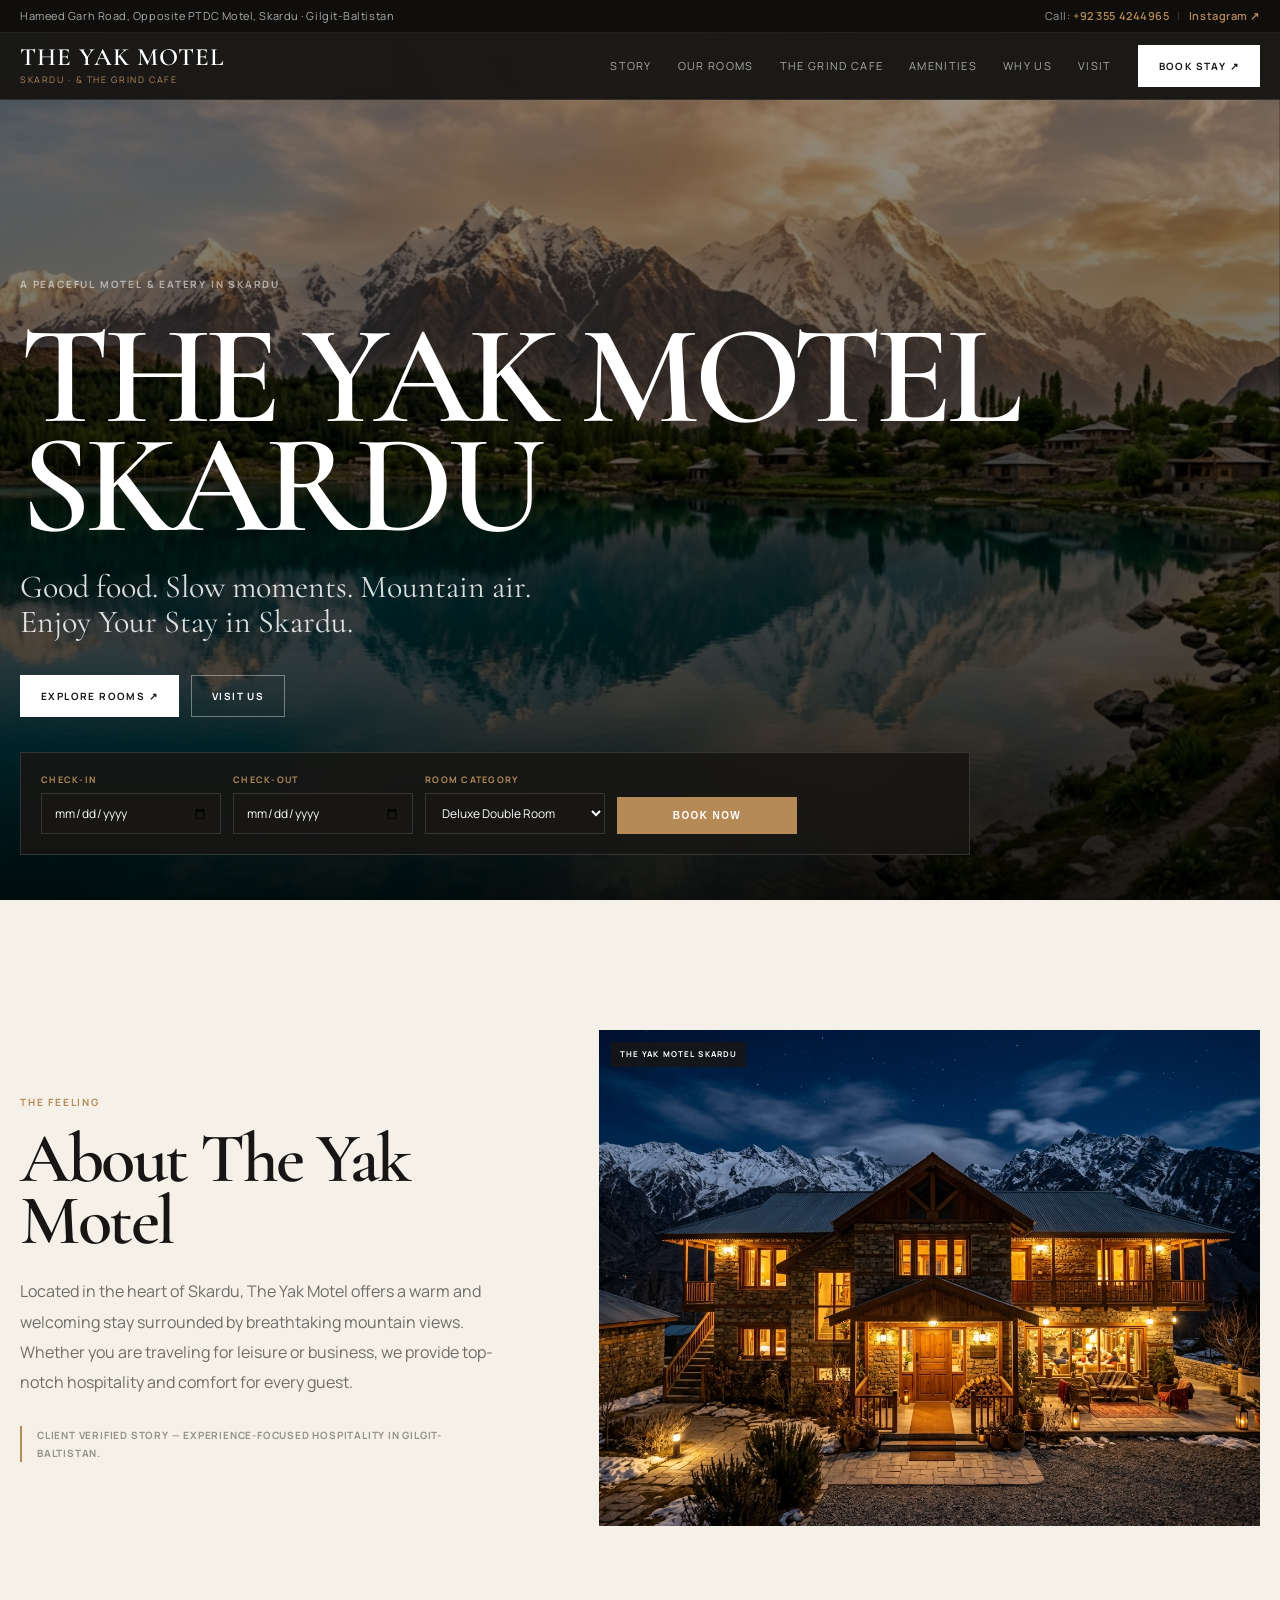
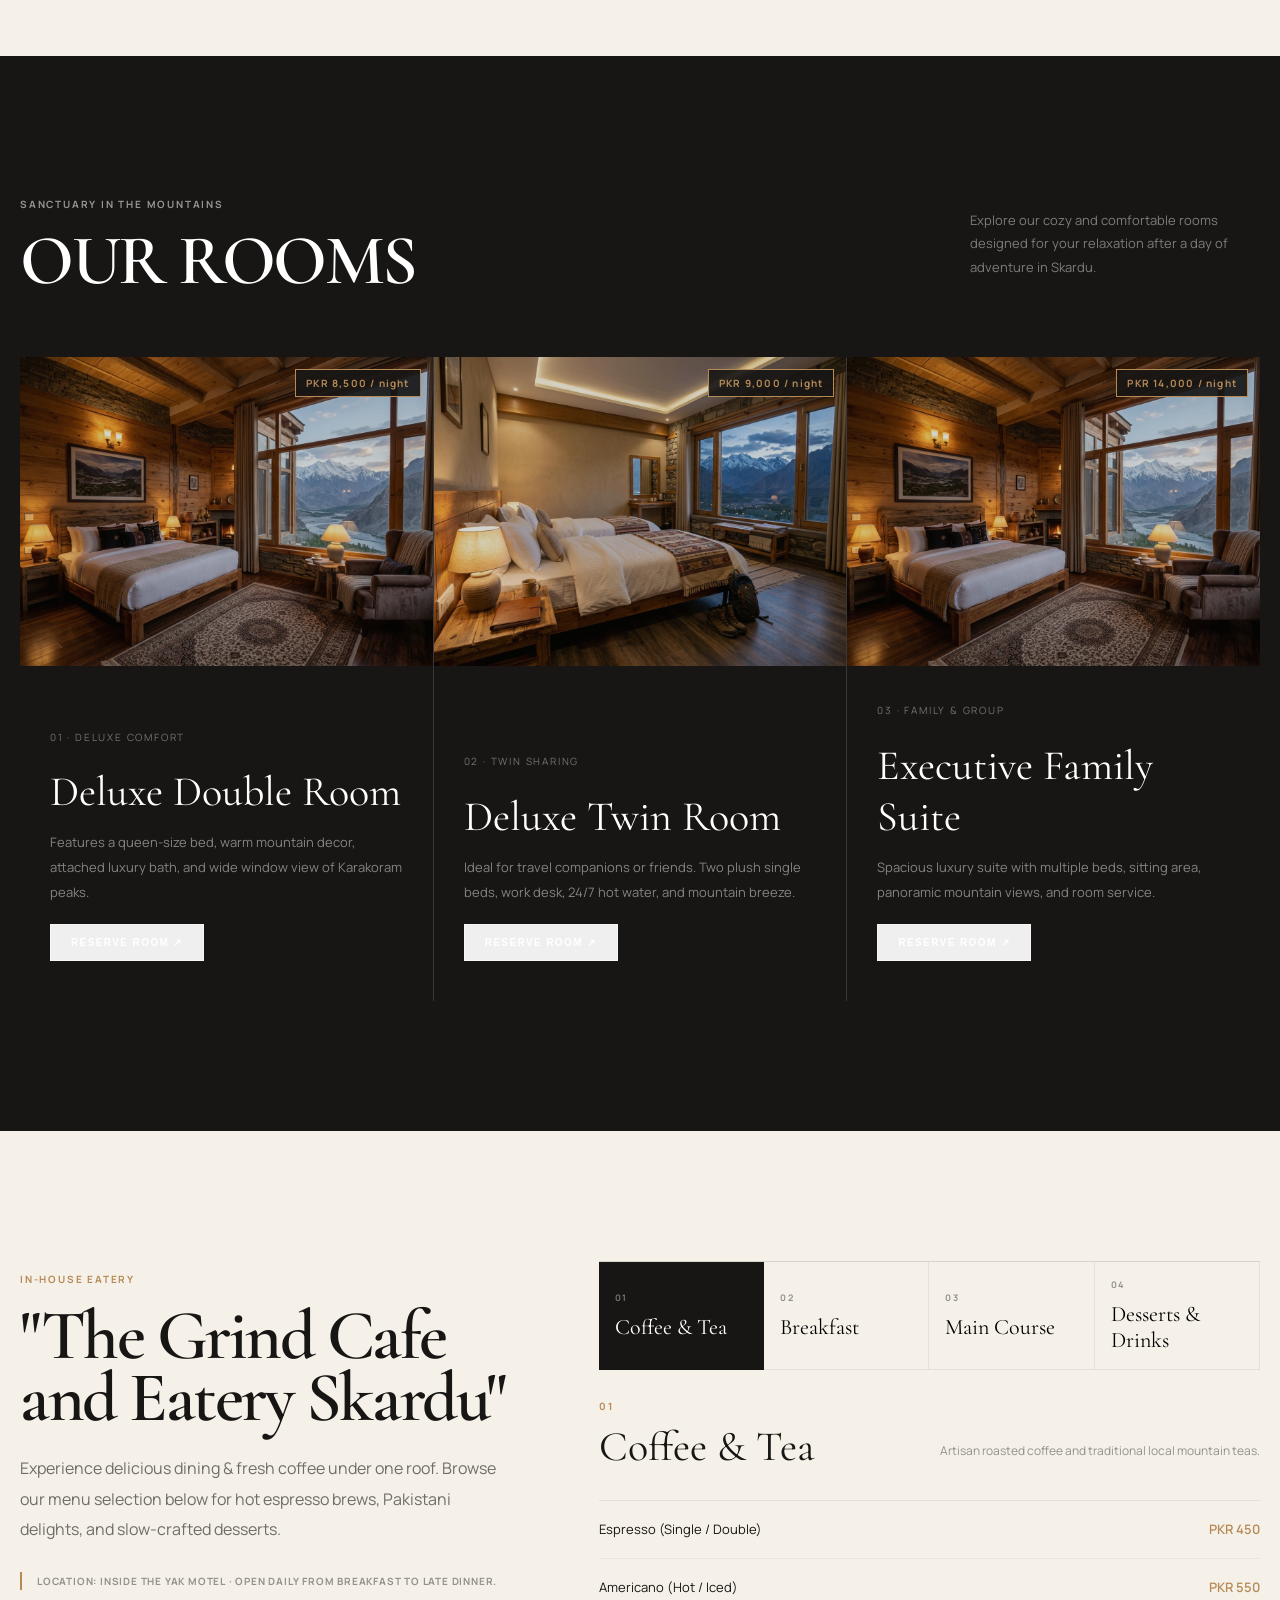
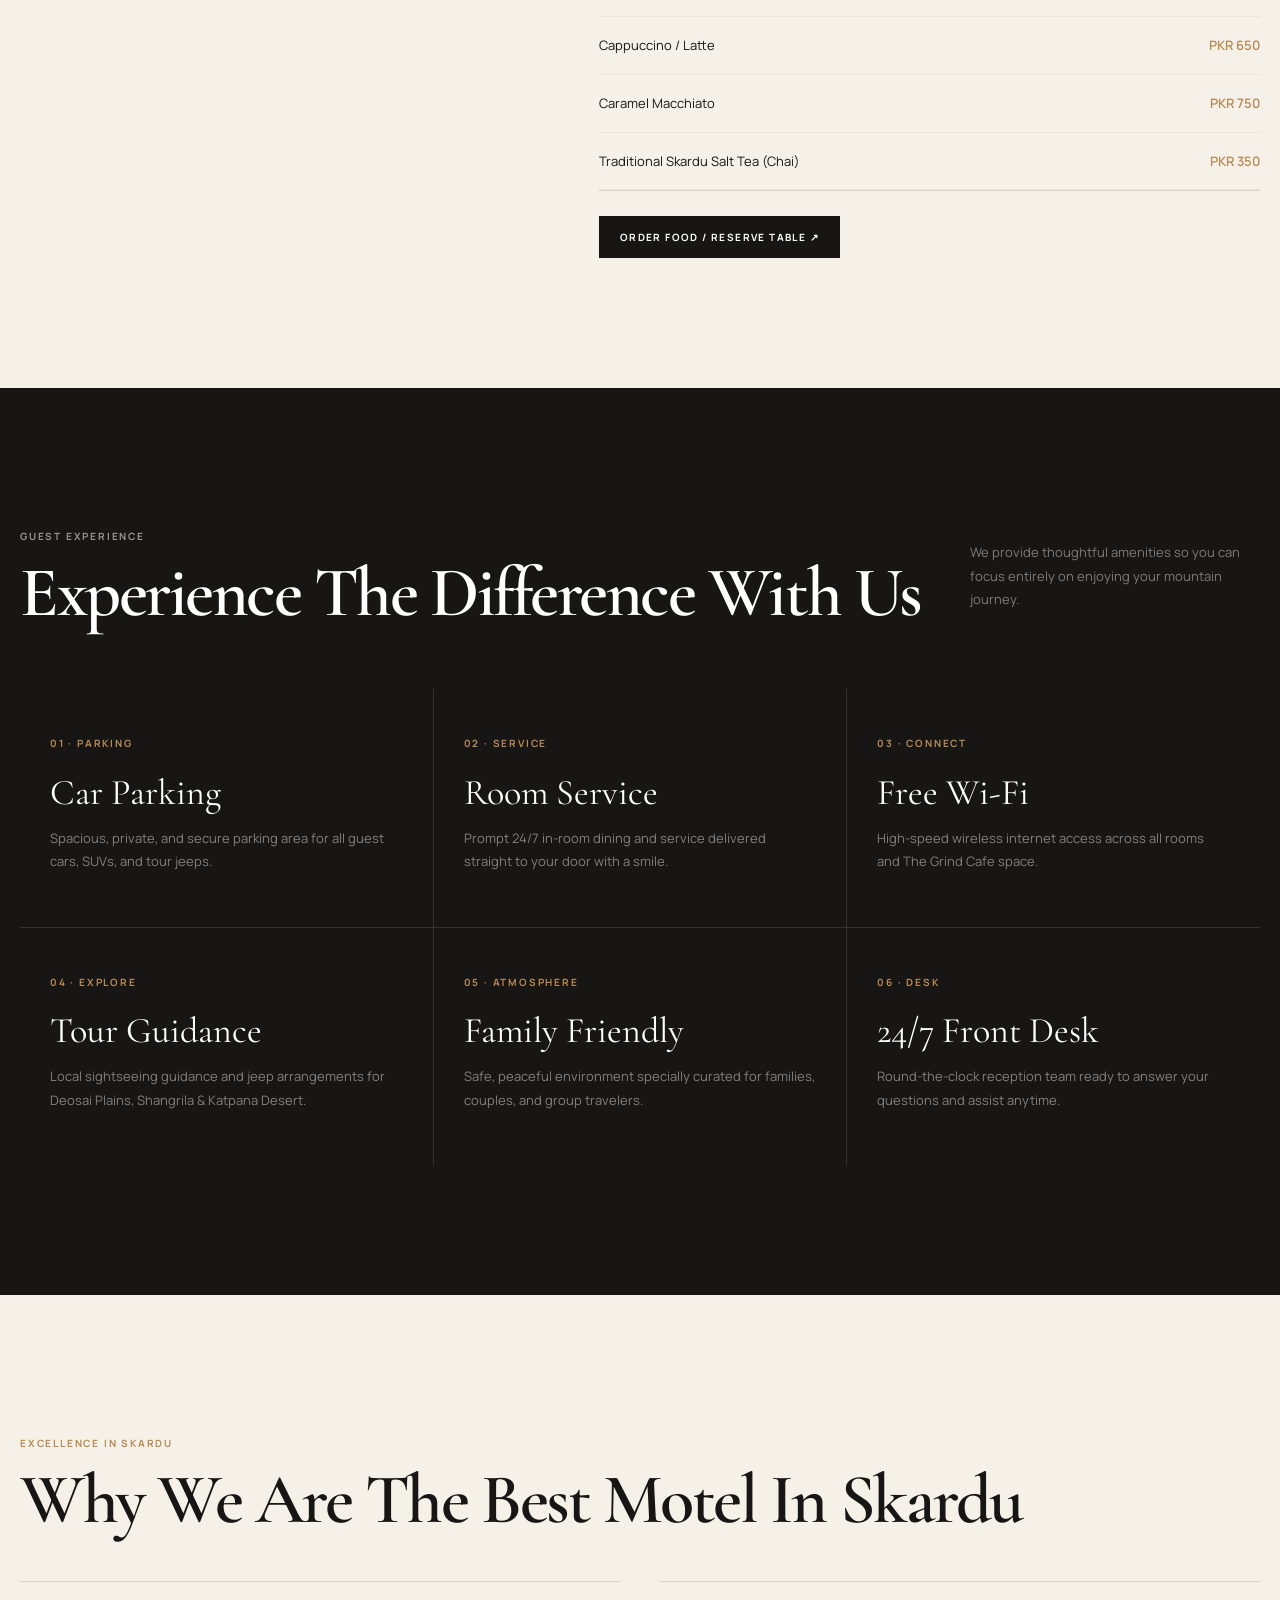
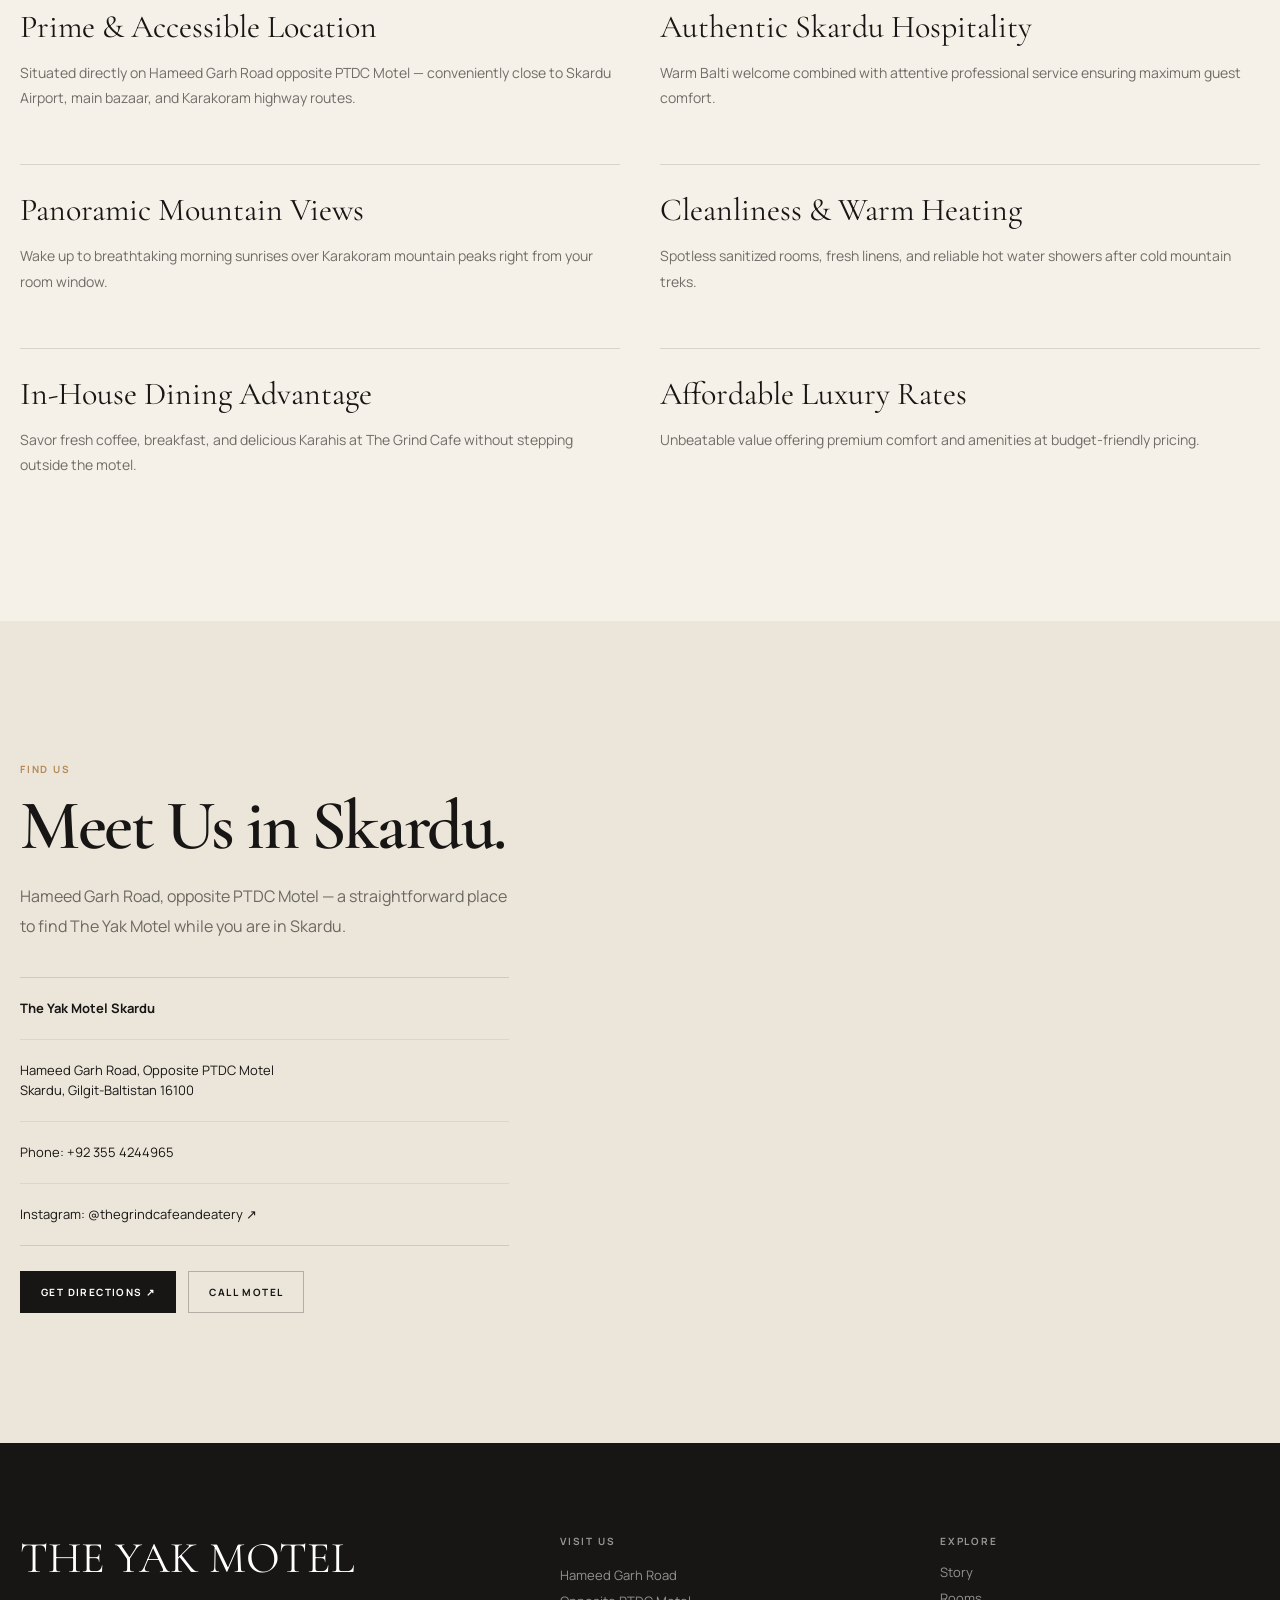
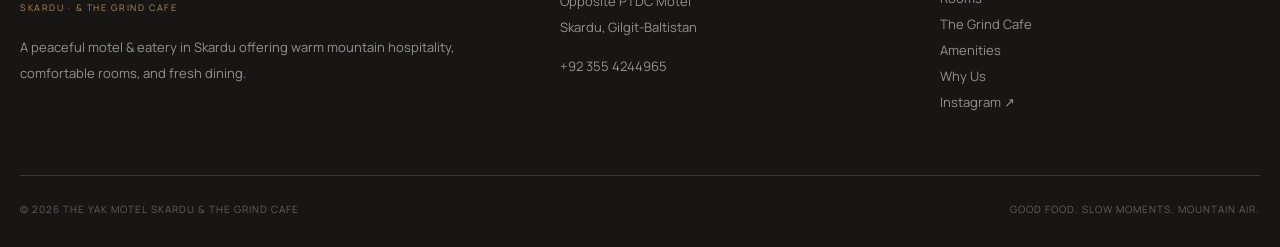
==== index.html @ 8e4505fe "Initial commit - The Yak Motel Skardu website" ====
<!doctype html>
<html lang="en">
<head>
  <meta charset="UTF-8">
  <meta name="viewport" content="width=device-width, initial-scale=1.0">
  <meta name="theme-color" content="#F5F1E8">
  <meta name="description" content="Discover The Yak Motel Skardu & The Grind Cafe — Luxury accommodation, authentic hospitality, mountain views and fresh dining in Skardu, Gilgit-Baltistan.">
  <meta name="author" content="The Yak Motel Skardu">
  <meta name="robots" content="index, follow">

  <!-- Open Graph -->
  <meta property="og:type" content="website">
  <meta property="og:title" content="The Yak Motel Skardu | Luxury Motel & The Grind Cafe">
  <meta property="og:description" content="Good food. Slow moments. Mountain air. Experience authentic Skardu hospitality at The Yak Motel and The Grind Cafe.">
  <meta property="og:url" content="https://theyakmotel.com">
  <meta property="og:image" content="assets/images/hero.jpg">

  <title>The Yak Motel Skardu | Luxury Motel & The Grind Cafe in Skardu</title>

  <!-- Favicon & Manifest -->
  <link rel="icon" href="assets/icons/favicon.svg" type="image/svg+xml">
  <link rel="manifest" href="site.webmanifest">

  <!-- Typography -->
  <link rel="preconnect" href="https://fonts.googleapis.com">
  <link rel="preconnect" href="https://fonts.gstatic.com" crossorigin>
  <link href="https://fonts.googleapis.com/css2?family=Cormorant+Garamond:ital,wght@0,500;0,600;0,700;1,400&family=Manrope:wght@400;500;600;700&display=swap" rel="stylesheet">

  <!-- Stylesheet -->
  <link rel="stylesheet" href="css/style.css">

  <!-- Schema.org Data -->
  <script type="application/ld+json">
  {
    "@context": "https://schema.org",
    "@type": "Hotel",
    "name": "The Yak Motel Skardu",
    "description": "A peaceful motel and eatery in Skardu offering luxury rooms, mountain views, and authentic hospitality.",
    "url": "https://theyakmotel.com",
    "telephone": "+923554244965",
    "address": {
      "@type": "PostalAddress",
      "streetAddress": "Hameed Garh Road, Opposite PTDC Motel",
      "addressLocality": "Skardu",
      "addressRegion": "Gilgit-Baltistan",
      "postalCode": "16100",
      "addressCountry": "PK"
    }
  }
  </script>
</head>
<body>

  <!-- Header Wrapper (Top Announcement Bar + Navigation Bar) -->
  <header class="site-header">
    <!-- Top Utility / Announcement Bar -->
    <div class="top-nav-bar">
      <div class="container top-nav-inner">
        <div class="top-address">
          <span>Hameed Garh Road, Opposite PTDC Motel, Skardu · Gilgit-Baltistan</span>
        </div>
        <div class="top-contact">
          <span>Call: <a href="tel:+923554244965">+92 355 4244965</a></span>
          <span class="sep">|</span>
          <span><a href="https://www.instagram.com/thegrindcafeandeatery" target="_blank" rel="noreferrer">Instagram ↗</a></span>
        </div>
      </div>
    </div>

    <!-- Main Nav -->
    <nav class="nav">
      <a class="logo-group" href="#top">
        <span class="logo">THE YAK MOTEL</span>
        <span class="logo-sub">Skardu · & The Grind Cafe</span>
      </a>

      <div class="desktop-links">
        <a href="#story">Story</a>
        <a href="#rooms">Our Rooms</a>
        <a href="#cafe">The Grind Cafe</a>
        <a href="#amenities">Amenities</a>
        <a href="#why-us">Why Us</a>
        <a href="#visit">Visit</a>
        <a href="#booking" class="btn light open-modal-btn">Book Stay ↗</a>
      </div>

      <button class="menu-toggle" id="menuToggleBtn" aria-label="Open menu"><i>☰</i></button>
    </nav>
  </header>

  <!-- Mobile Drawer -->
  <div class="mobile-menu" id="mobileMenuDrawer" aria-hidden="true">
    <div class="mobile-links">
      <a href="#story">Story</a>
      <a href="#rooms">Rooms</a>
      <a href="#cafe">The Grind Cafe</a>
      <a href="#amenities">Amenities</a>
      <a href="#why-us">Why Us</a>
      <a href="#visit">Visit</a>
    </div>
    <a href="#booking" class="btn light open-modal-btn">Book Stay ↗</a>
  </div>

  <main id="top">
    <!-- Hero Section -->
    <section class="hero">
      <img src="assets/images/hero.jpg" alt="The Yak Motel Skardu Mountain View">
      <div class="hero-overlay"></div>

      <div class="hero-content">
        <p class="eyebrow white">A Peaceful Motel & Eatery in Skardu</p>
        <h1>THE YAK MOTEL<br>SKARDU</h1>
        <p class="hero-copy">Good food. Slow moments. Mountain air.<br>Enjoy Your Stay in Skardu.</p>

        <div class="actions">
          <a href="#rooms" class="btn light">Explore Rooms ↗</a>
          <a href="#visit" class="btn outline">Visit Us</a>
        </div>

        <!-- Quick Booking Search Strip -->
        <div class="hero-booking-bar">
          <form class="booking-strip open-modal-btn" onsubmit="return false;">
            <div class="strip-field">
              <label>Check-in</label>
              <input type="date" class="strip-input" required>
            </div>
            <div class="strip-field">
              <label>Check-out</label>
              <input type="date" class="strip-input" required>
            </div>
            <div class="strip-field">
              <label>Room Category</label>
              <select class="strip-input">
                <option>Deluxe Double Room</option>
                <option>Deluxe Twin Room</option>
                <option>Executive Suite</option>
              </select>
            </div>
            <button type="submit" class="btn gold">Book Now</button>
          </form>
        </div>
      </div>
    </section>

    <!-- Section 1: About The Yak Motel -->
    <section id="story" class="section">
      <div class="container grid-2col reveal">
        <div>
          <p class="eyebrow gold">The feeling</p>
          <h2>About The Yak Motel</h2>
          <p class="lead">Located in the heart of Skardu, The Yak Motel offers a warm and welcoming stay surrounded by breathtaking mountain views. Whether you are traveling for leisure or business, we provide top-notch hospitality and comfort for every guest.</p>
          <p class="note">CLIENT VERIFIED STORY — Experience-focused hospitality in Gilgit-Baltistan.</p>
        </div>

        <div class="photo reveal">
          <img src="assets/images/about.jpg" alt="The Yak Motel Atmosphere Skardu" loading="lazy">
          <span>THE YAK MOTEL SKARDU</span>
        </div>
      </div>
    </section>

    <!-- Section 2: OUR ROOMS -->
    <section id="rooms" class="dark-section">
      <div class="container">
        <div class="heading reveal">
          <div>
            <p class="eyebrow white">Sanctuary in the mountains</p>
            <h2>OUR ROOMS</h2>
          </div>
          <p>Explore our cozy and comfortable rooms designed for your relaxation after a day of adventure in Skardu.</p>
        </div>

        <div class="rooms-container">
          <!-- Room 1 -->
          <article class="room-card reveal">
            <div class="room-card-photo">
              <img src="assets/images/room1.jpg" alt="Deluxe Double Room" loading="lazy">
              <span class="room-price-tag">PKR 8,500 / night</span>
            </div>
            <div class="room-card-content">
              <small>01 · Deluxe Comfort</small>
              <h3>Deluxe Double Room</h3>
              <p>Features a queen-size bed, warm mountain decor, attached luxury bath, and wide window view of Karakoram peaks.</p>
              <button class="btn outline open-modal-btn" data-room="Deluxe Double Room">Reserve Room ↗</button>
            </div>
          </article>

          <!-- Room 2 -->
          <article class="room-card reveal">
            <div class="room-card-photo">
              <img src="assets/images/room2.jpg" alt="Deluxe Twin Room" loading="lazy">
              <span class="room-price-tag">PKR 9,000 / night</span>
            </div>
            <div class="room-card-content">
              <small>02 · Twin Sharing</small>
              <h3>Deluxe Twin Room</h3>
              <p>Ideal for travel companions or friends. Two plush single beds, work desk, 24/7 hot water, and mountain breeze.</p>
              <button class="btn outline open-modal-btn" data-room="Deluxe Twin Room">Reserve Room ↗</button>
            </div>
          </article>

          <!-- Room 3 -->
          <article class="room-card reveal">
            <div class="room-card-photo">
              <img src="assets/images/room1.jpg" alt="Executive Suite" loading="lazy">
              <span class="room-price-tag">PKR 14,000 / night</span>
            </div>
            <div class="room-card-content">
              <small>03 · Family & Group</small>
              <h3>Executive Family Suite</h3>
              <p>Spacious luxury suite with multiple beds, sitting area, panoramic mountain views, and room service.</p>
              <button class="btn outline open-modal-btn" data-room="Executive Family Suite">Reserve Room ↗</button>
            </div>
          </article>
        </div>
      </div>
    </section>

    <!-- Section 3: The Grind Cafe and Eatery Skardu -->
    <section id="cafe" class="section">
      <div class="container grid-2col reveal" style="align-items: flex-start;">
        <div>
          <p class="eyebrow gold">In-house eatery</p>
          <h2>"The Grind Cafe and Eatery Skardu"</h2>
          <p class="lead">Experience delicious dining & fresh coffee under one roof. Browse our menu selection below for hot espresso brews, Pakistani delights, and slow-crafted desserts.</p>
          <p class="note">LOCATION: Inside The Yak Motel · Open daily from breakfast to late dinner.</p>
        </div>

        <div>
          <div id="cafeTabs" class="tabs"></div>
          <div id="cafeContent" class="menu-content"></div>
          <div style="margin-top: 25px;">
            <a href="tel:+923554244965" class="btn dark">Order Food / Reserve Table ↗</a>
          </div>
        </div>
      </div>
    </section>

    <!-- Section 4: Experience The Difference With Us (Amenities) -->
    <section id="amenities" class="dark-section">
      <div class="container">
        <div class="heading reveal">
          <div>
            <p class="eyebrow white">Guest experience</p>
            <h2>Experience The Difference With Us</h2>
          </div>
          <p>We provide thoughtful amenities so you can focus entirely on enjoying your mountain journey.</p>
        </div>

        <div class="amenities-editorial">
          <div class="amenity-item reveal">
            <span class="amenity-num">01 · PARKING</span>
            <h3>Car Parking</h3>
            <p>Spacious, private, and secure parking area for all guest cars, SUVs, and tour jeeps.</p>
          </div>

          <div class="amenity-item reveal">
            <span class="amenity-num">02 · SERVICE</span>
            <h3>Room Service</h3>
            <p>Prompt 24/7 in-room dining and service delivered straight to your door with a smile.</p>
          </div>

          <div class="amenity-item reveal">
            <span class="amenity-num">03 · CONNECT</span>
            <h3>Free Wi-Fi</h3>
            <p>High-speed wireless internet access across all rooms and The Grind Cafe space.</p>
          </div>

          <div class="amenity-item reveal">
            <span class="amenity-num">04 · EXPLORE</span>
            <h3>Tour Guidance</h3>
            <p>Local sightseeing guidance and jeep arrangements for Deosai Plains, Shangrila & Katpana Desert.</p>
          </div>

          <div class="amenity-item reveal">
            <span class="amenity-num">05 · ATMOSPHERE</span>
            <h3>Family Friendly</h3>
            <p>Safe, peaceful environment specially curated for families, couples, and group travelers.</p>
          </div>

          <div class="amenity-item reveal">
            <span class="amenity-num">06 · DESK</span>
            <h3>24/7 Front Desk</h3>
            <p>Round-the-clock reception team ready to answer your questions and assist anytime.</p>
          </div>
        </div>
      </div>
    </section>

    <!-- Section 5: Why We Are The Best Motel In Skardu -->
    <section id="why-us" class="section">
      <div class="container reveal">
        <p class="eyebrow gold">Excellence in Skardu</p>
        <h2>Why We Are The Best Motel In Skardu</h2>

        <div class="why-editorial">
          <div class="why-card">
            <h4>Prime & Accessible Location</h4>
            <p>Situated directly on Hameed Garh Road opposite PTDC Motel — conveniently close to Skardu Airport, main bazaar, and Karakoram highway routes.</p>
          </div>

          <div class="why-card">
            <h4>Authentic Skardu Hospitality</h4>
            <p>Warm Balti welcome combined with attentive professional service ensuring maximum guest comfort.</p>
          </div>

          <div class="why-card">
            <h4>Panoramic Mountain Views</h4>
            <p>Wake up to breathtaking morning sunrises over Karakoram mountain peaks right from your room window.</p>
          </div>

          <div class="why-card">
            <h4>Cleanliness & Warm Heating</h4>
            <p>Spotless sanitized rooms, fresh linens, and reliable hot water showers after cold mountain treks.</p>
          </div>

          <div class="why-card">
            <h4>In-House Dining Advantage</h4>
            <p>Savor fresh coffee, breakfast, and delicious Karahis at The Grind Cafe without stepping outside the motel.</p>
          </div>

          <div class="why-card">
            <h4>Affordable Luxury Rates</h4>
            <p>Unbeatable value offering premium comfort and amenities at budget-friendly pricing.</p>
          </div>
        </div>
      </div>
    </section>

    <!-- Section 6: Visit & Location -->
    <section id="visit" class="section" style="background: #ebe5da;">
      <div class="container grid-2col visit-grid reveal">
        <div>
          <p class="eyebrow gold">Find us</p>
          <h2>Meet Us in Skardu.</h2>
          <p class="lead">Hameed Garh Road, opposite PTDC Motel — a straightforward place to find The Yak Motel while you are in Skardu.</p>

          <div class="contact-box">
            <strong>The Yak Motel Skardu</strong>
            <span>Hameed Garh Road, Opposite PTDC Motel<br>Skardu, Gilgit-Baltistan 16100</span>
            <a href="tel:+923554244965">Phone: +92 355 4244965</a>
            <a href="https://www.instagram.com/thegrindcafeandeatery" target="_blank" rel="noreferrer">Instagram: @thegrindcafeandeatery ↗</a>
          </div>

          <div class="actions" style="margin-top: 25px;">
            <a class="btn dark" target="_blank" rel="noreferrer" href="https://www.google.com/maps/search/?api=1&query=The%20Grind%20Cafe%20%26%20Eatery%2C%20Hameed%20Garh%20Road%2C%20Skardu">Get Directions ↗</a>
            <a class="btn outline-dark" href="tel:+923554244965">Call Motel</a>
          </div>
        </div>

        <div class="map-frame">
          <iframe title="The Yak Motel Skardu Location" src="https://www.google.com/maps?q=The%20Grind%20Cafe%20%26%20Eatery%2C%20Hameed%20Garh%20Road%2C%20Skardu&output=embed" loading="lazy"></iframe>
        </div>
      </div>
    </section>
  </main>

  <!-- Reservation Modal -->
  <div id="bookingModal" class="lightbox-modal">
    <div class="modal-inner">
      <button class="modal-close-btn" id="modalCloseBtn">×</button>
      <p class="eyebrow gold">Direct Reservation</p>
      <h3 style="font: 36px 'Cormorant Garamond', serif; margin: 10px 0 20px;">Book Your Stay</h3>

      <form id="reservationForm" style="display: flex; flex-direction: column; gap: 15px;">
        <div>
          <label style="font-size: 10px; text-transform: uppercase; letter-spacing: 0.14em; color: #B68A57;">Your Name</label>
          <input type="text" id="resName" class="strip-input" style="width: 100%; margin-top: 4px;" required placeholder="Full Name">
        </div>

        <div>
          <label style="font-size: 10px; text-transform: uppercase; letter-spacing: 0.14em; color: #B68A57;">Phone / WhatsApp</label>
          <input type="tel" id="resPhone" class="strip-input" style="width: 100%; margin-top: 4px;" required placeholder="+92 3XX XXXXXXX">
        </div>

        <div>
          <label style="font-size: 10px; text-transform: uppercase; letter-spacing: 0.14em; color: #B68A57;">Room Category</label>
          <select id="resRoom" class="strip-input" style="width: 100%; margin-top: 4px;">
            <option value="Deluxe Double Room">Deluxe Double Room</option>
            <option value="Deluxe Twin Room">Deluxe Twin Room</option>
            <option value="Executive Family Suite">Executive Family Suite</option>
          </select>
        </div>

        <div>
          <label style="font-size: 10px; text-transform: uppercase; letter-spacing: 0.14em; color: #B68A57;">Check-in Date</label>
          <input type="date" id="resDate" class="strip-input" style="width: 100%; margin-top: 4px;" required>
        </div>

        <button type="submit" class="btn gold" style="margin-top: 10px; width: 100%;">Confirm via WhatsApp ↗</button>
      </form>
    </div>
  </div>

  <!-- Footer -->
  <footer>
    <div class="container footer-grid">
      <div>
        <div class="footer-logo">THE YAK MOTEL</div>
        <small>SKARDU · & THE GRIND CAFE</small>
        <p style="margin-top: 15px;">A peaceful motel & eatery in Skardu offering warm mountain hospitality, comfortable rooms, and fresh dining.</p>
      </div>

      <div>
        <p class="eyebrow white">Visit Us</p>
        <p>Hameed Garh Road<br>Opposite PTDC Motel<br>Skardu, Gilgit-Baltistan</p>
        <a href="tel:+923554244965">+92 355 4244965</a>
      </div>

      <div>
        <p class="eyebrow white">Explore</p>
        <a href="#story">Story</a>
        <a href="#rooms">Rooms</a>
        <a href="#cafe">The Grind Cafe</a>
        <a href="#amenities">Amenities</a>
        <a href="#why-us">Why Us</a>
        <a href="https://www.instagram.com/thegrindcafeandeatery" target="_blank" rel="noreferrer">Instagram ↗</a>
      </div>
    </div>

    <div class="container footer-bottom">
      <span>© <span id="year"></span> The Yak Motel Skardu & The Grind Cafe</span>
      <span>Good food. Slow moments. Mountain air.</span>
    </div>
  </footer>

  <script src="js/script.js"></script>
</body>
</html>
---- css/style.css ----
/* ========================================================
   THE YAK MOTEL SKARDU & THE GRIND CAFE
   Ultra-Premium Editorial Stylesheet
   ======================================================== */

* {
  box-sizing: border-box;
}

html {
  scroll-behavior: smooth;
  scroll-padding-top: 130px;
}

body {
  margin: 0;
  min-width: 320px;
  background: #F5F1E8;
  color: #171614;
  font-family: Manrope, sans-serif;
  line-height: 1.6;
}

a {
  color: inherit;
  text-decoration: none;
}

img {
  display: block;
  width: 100%;
}

.container {
  width: min(1400px, calc(100% - 40px));
  margin: auto;
}

/* ----- Site Header (Fixed Header Wrapper) ----- */
.site-header {
  position: fixed;
  z-index: 100;
  top: 0;
  left: 0;
  right: 0;
  background: rgba(23, 22, 20, 0.96);
  backdrop-filter: blur(16px);
  border-bottom: 1px solid #ffffff18;
}

/* Top Announcement / Info Bar */
.top-nav-bar {
  background: #0f0e0d;
  color: #ffffff99;
  font-size: 11px;
  letter-spacing: 0.05em;
  padding: 7px 0;
  border-bottom: 1px solid #ffffff12;
}

.top-nav-inner {
  display: flex;
  justify-content: space-between;
  align-items: center;
  flex-wrap: wrap;
  gap: 10px;
}

.top-address {
  display: flex;
  align-items: center;
  gap: 6px;
  color: #ffffffa6;
}

.top-contact {
  display: flex;
  align-items: center;
  gap: 8px;
}

.top-contact a {
  color: #B68A57;
  font-weight: 600;
  transition: 0.3s;
}

.top-contact a:hover {
  color: #fff;
}

.top-contact .sep {
  color: #ffffff33;
}

/* Main Nav Bar */
.nav {
  width: min(1500px, 100%);
  margin: auto;
  padding: 12px 20px;
  display: flex;
  justify-content: space-between;
  align-items: center;
  color: #fff;
}

.logo-group {
  display: flex;
  flex-direction: column;
}

.logo {
  font-family: "Cormorant Garamond", serif;
  font-size: 25px;
  font-weight: 600;
  letter-spacing: 0.04em;
  color: #fff;
  line-height: 1;
}

.logo-sub {
  font-size: 9px;
  letter-spacing: 0.18em;
  text-transform: uppercase;
  color: #B68A57;
  margin-top: 3px;
}

.desktop-links {
  display: flex;
  align-items: center;
  gap: 26px;
}

.desktop-links > a:not(.btn) {
  font-size: 11px;
  letter-spacing: 0.12em;
  text-transform: uppercase;
  color: #aaa;
  transition: 0.3s;
}

.desktop-links > a:not(.btn):hover {
  color: #fff;
}

/* ----- Buttons ----- */
.btn {
  display: inline-flex;
  align-items: center;
  justify-content: center;
  gap: 8px;
  padding: 12px 20px;
  border: 1px solid transparent;
  font-size: 10px;
  font-weight: 700;
  letter-spacing: 0.14em;
  text-transform: uppercase;
  transition: 0.3s;
  cursor: pointer;
}

.btn:hover {
  transform: translateY(-2px);
}

.btn.light {
  background: #fff;
  color: #171614;
}

.btn.dark {
  background: #171614;
  color: #fff;
}

.btn.gold {
  background: #B68A57;
  color: #fff;
}

.btn.outline {
  border-color: #ffffff66;
  color: #fff;
}

.btn.outline:hover {
  background: #ffffff12;
  border-color: #fff;
}

.btn.outline-dark {
  border-color: #17161444;
  color: #171614;
}

.btn.outline-dark:hover {
  background: #171614;
  color: #fff;
}

.menu-toggle {
  display: none;
  background: none;
  border: 1px solid #ffffff44;
  width: 44px;
  height: 44px;
  color: #fff;
  font-size: 18px;
  cursor: pointer;
}

/* Mobile Menu Drawer */
.mobile-menu {
  position: fixed;
  z-index: 40;
  inset: 0;
  background: #171614;
  color: #fff;
  padding: 130px 25px 35px;
  display: flex;
  flex-direction: column;
  justify-content: space-between;
  opacity: 0;
  pointer-events: none;
  transform: translateY(-10px);
  transition: 0.35s;
}

.mobile-menu.open {
  opacity: 1;
  pointer-events: auto;
  transform: none;
}

.mobile-links a {
  display: block;
  border-bottom: 1px solid #ffffff22;
  padding: 15px 0;
  font: 45px "Cormorant Garamond", serif;
}

/* ----- Hero Section ----- */
.hero {
  position: relative;
  min-height: 100svh;
  overflow: hidden;
  background: #171614;
  color: #fff;
}

.hero > img {
  position: absolute;
  inset: 0;
  height: 100%;
  object-fit: cover;
  animation: zoom 1.7s ease forwards;
}

.hero-overlay {
  position: absolute;
  inset: 0;
  background: linear-gradient(to top, rgba(0,0,0,0.85), rgba(0,0,0,0.35));
}

.hero-content {
  position: relative;
  min-height: 100svh;
  width: min(1500px, calc(100% - 40px));
  margin: auto;
  padding: 160px 0 45px;
  display: flex;
  flex-direction: column;
  justify-content: flex-end;
}

.eyebrow {
  font-size: 10px;
  font-weight: 700;
  letter-spacing: 0.18em;
  text-transform: uppercase;
}

.eyebrow.white {
  color: #ffffff8c;
}

.eyebrow.gold {
  color: #B68A57;
}

.hero h1 {
  font: 600 clamp(65px, 11vw, 160px) / 0.78 "Cormorant Garamond", serif;
  letter-spacing: -0.045em;
  margin: 20px 0 0;
}

.hero-copy {
  font: clamp(22px, 2.5vw, 36px) / 1.1 "Cormorant Garamond", serif;
  margin: 28px 0 0;
  color: #ffffffd9;
}

.actions {
  display: flex;
  gap: 12px;
  flex-wrap: wrap;
  margin-top: 35px;
}

/* Quick Search Bar inside Hero */
.hero-booking-bar {
  margin-top: 35px;
  background: rgba(23, 22, 20, 0.88);
  backdrop-filter: blur(12px);
  border: 1px solid #ffffff22;
  padding: 20px;
  max-width: 950px;
}

.booking-strip {
  display: grid;
  grid-template-columns: repeat(auto-fit, minmax(160px, 1fr)) 140px;
  gap: 12px;
  align-items: end;
}

.strip-field {
  display: flex;
  flex-direction: column;
  text-align: left;
}

.strip-field label {
  font-size: 9px;
  font-weight: 700;
  letter-spacing: 0.14em;
  text-transform: uppercase;
  color: #B68A57;
  margin-bottom: 6px;
}

.strip-input {
  background: #171614;
  border: 1px solid #ffffff22;
  color: #fff;
  padding: 10px 12px;
  font-family: Manrope, sans-serif;
  font-size: 12px;
  outline: none;
}

/* ----- Editorial Section Styling ----- */
.section {
  padding: 130px 0;
}

.grid-2col {
  display: grid;
  grid-template-columns: 0.85fr 1.15fr;
  gap: 90px;
  align-items: center;
}

.section h2,
.heading h2 {
  font: 600 clamp(48px, 5.5vw, 90px) / 0.88 "Cormorant Garamond", serif;
  letter-spacing: -0.035em;
  margin: 18px 0 0;
}

.lead {
  font-size: 16px;
  line-height: 1.9;
  color: #17161499;
  max-width: 600px;
  margin-top: 24px;
}

.note {
  border-left: 2px solid #B68A57;
  padding-left: 15px;
  font-size: 10px;
  font-weight: 700;
  line-height: 1.8;
  letter-spacing: 0.08em;
  text-transform: uppercase;
  color: #17161470;
  max-width: 480px;
  margin-top: 28px;
}

.photo {
  position: relative;
  aspect-ratio: 4/3;
  overflow: hidden;
}

.photo img {
  height: 100%;
  object-fit: cover;
  transition: 0.8s;
}

.photo:hover img {
  transform: scale(1.05);
}

.photo span {
  position: absolute;
  top: 12px;
  left: 12px;
  background: #171614d9;
  color: #fff;
  padding: 6px 9px;
  font-size: 8px;
  font-weight: 700;
  letter-spacing: 0.14em;
}

/* ----- Dark Editorial Section ----- */
.dark-section {
  padding: 130px 0;
  background: #171614;
  color: #fff;
}

.heading {
  display: flex;
  justify-content: space-between;
  align-items: flex-end;
  gap: 40px;
  margin-bottom: 65px;
}

.heading > p {
  max-width: 290px;
  color: #ffffff70;
  font-size: 13px;
  line-height: 1.8;
}

/* ----- Room Cards Grid ----- */
.rooms-container {
  display: grid;
  grid-template-columns: repeat(3, 1fr);
  gap: 1px;
  background: #ffffff25;
}

.room-card {
  background: #171614;
  display: flex;
  flex-direction: column;
  justify-content: space-between;
  transition: 0.4s;
}

.room-card-photo {
  position: relative;
  aspect-ratio: 4/3;
  overflow: hidden;
}

.room-card-photo img {
  opacity: 0.82;
  transition: 0.8s;
  height: 100%;
  object-fit: cover;
}

.room-card:hover .room-card-photo img {
  opacity: 1;
  transform: scale(1.05);
}

.room-price-tag {
  position: absolute;
  top: 12px;
  right: 12px;
  background: #171614e6;
  border: 1px solid #B68A57;
  color: #B68A57;
  padding: 5px 10px;
  font-size: 10px;
  font-weight: 700;
  letter-spacing: 0.12em;
}

.room-card-content {
  padding: 30px 30px 40px;
}

.room-card small {
  font-size: 10px;
  letter-spacing: 0.18em;
  color: #ffffff66;
  text-transform: uppercase;
}

.room-card h3 {
  font: 42px "Cormorant Garamond", serif;
  margin: 18px 0 10px;
  color: #fff;
}

.room-card p {
  font-size: 13px;
  line-height: 1.9;
  color: #ffffff78;
  margin-bottom: 20px;
}

/* ----- The Grind Cafe Section ----- */
.tabs {
  display: grid;
  grid-template-columns: repeat(4, 1fr);
  border-top: 1px solid #17161422;
}

.menu-tab {
  min-height: 80px;
  border: 0;
  border-right: 1px solid #17161412;
  border-bottom: 1px solid #17161412;
  background: none;
  text-align: left;
  padding: 16px;
  font: 22px "Cormorant Garamond", serif;
  cursor: pointer;
  transition: 0.3s;
}

.menu-tab small {
  display: block;
  font: 700 9px Manrope;
  letter-spacing: 0.18em;
  opacity: 0.4;
  margin-bottom: 10px;
}

.menu-tab:hover,
.menu-tab.active {
  background: #171614;
  color: #fff;
}

.menu-content {
  min-height: 290px;
  border-bottom: 1px solid #17161422;
}

.menu-title {
  display: flex;
  justify-content: space-between;
  align-items: flex-end;
  padding: 28px 0;
  border-bottom: 1px solid #17161412;
}

.menu-title h3 {
  font: 42px "Cormorant Garamond", serif;
  margin: 7px 0 0;
}

.menu-description {
  font-size: 12px;
  color: #17161470;
}

.menu-item {
  display: flex;
  justify-content: space-between;
  padding: 18px 0;
  border-bottom: 1px solid #1716140e;
  font-size: 13px;
}

/* ----- Amenities Grid ----- */
.amenities-editorial {
  display: grid;
  grid-template-columns: repeat(3, 1fr);
  gap: 1px;
  background: #ffffff20;
  margin-top: 50px;
}

.amenity-item {
  background: #171614;
  padding: 40px 30px;
  transition: 0.3s;
}

.amenity-item:hover {
  background: #1f1d1a;
}

.amenity-num {
  font-size: 10px;
  letter-spacing: 0.18em;
  color: #B68A57;
  font-weight: 700;
}

.amenity-item h3 {
  font: 36px "Cormorant Garamond", serif;
  margin: 16px 0 10px;
  color: #fff;
}

.amenity-item p {
  font-size: 13px;
  line-height: 1.8;
  color: #ffffff75;
}

/* ----- Why Us Editorial Grid ----- */
.why-editorial {
  display: grid;
  grid-template-columns: repeat(2, 1fr);
  gap: 40px;
  margin-top: 50px;
}

.why-card {
  border-top: 1px solid #17161422;
  padding-top: 25px;
}

.why-card h4 {
  font: 32px "Cormorant Garamond", serif;
  margin: 0 0 10px;
  color: #171614;
}

.why-card p {
  font-size: 14px;
  line-height: 1.8;
  color: #17161499;
}

/* ----- Location / Visit ----- */
.visit-grid {
  align-items: stretch;
}

.contact-box {
  margin-top: 35px;
  border-top: 1px solid #17161422;
  border-bottom: 1px solid #17161422;
}

.contact-box > * {
  display: block;
  padding: 20px 0;
  border-bottom: 1px solid #17161412;
  font-size: 13px;
}

.contact-box > *:last-child {
  border: 0;
}

.map-frame {
  position: relative;
  min-height: 480px;
}

.map-frame iframe {
  width: 100%;
  height: 100%;
  min-height: 480px;
  border: 0;
  filter: grayscale(1);
}

/* ----- Modal ----- */
.lightbox-modal {
  position: fixed;
  z-index: 200;
  inset: 0;
  background: rgba(0, 0, 0, 0.88);
  backdrop-filter: blur(8px);
  display: none;
  align-items: center;
  justify-content: center;
  padding: 25px;
}

.lightbox-modal.open {
  display: flex;
}

.modal-inner {
  background: #171614;
  color: #fff;
  border: 1px solid #B68A57;
  padding: 40px;
  width: min(520px, 100%);
  position: relative;
}

.modal-close-btn {
  position: absolute;
  top: 15px;
  right: 20px;
  background: none;
  border: none;
  color: #fff;
  font-size: 28px;
  cursor: pointer;
}

/* ----- Footer ----- */
footer {
  background: #171614;
  color: #fff;
  padding: 80px 0 30px;
}

.footer-grid {
  display: grid;
  grid-template-columns: 1.5fr 1fr 1fr;
  gap: 60px;
  padding-bottom: 60px;
  border-bottom: 1px solid #ffffff22;
}

.footer-logo {
  font-family: "Cormorant Garamond", serif;
  font-size: 44px;
}

.footer-grid small {
  font-size: 9px;
  letter-spacing: 0.18em;
  color: #B68A57;
}

.footer-grid p:not(.eyebrow),
.footer-grid a {
  font-size: 13px;
  line-height: 2;
  color: #ffffff88;
}

.footer-grid a {
  display: block;
}

.footer-grid a:hover {
  color: #fff;
}

.footer-bottom {
  display: flex;
  justify-content: space-between;
  gap: 20px;
  padding-top: 25px;
  color: #ffffff52;
  font-size: 10px;
  letter-spacing: 0.1em;
  text-transform: uppercase;
}

/* Animations */
.reveal {
  opacity: 0;
  transform: translateY(35px);
  transition: 0.8s cubic-bezier(0.22, 1, 0.36, 1);
}

.reveal.visible {
  opacity: 1;
  transform: none;
}

@keyframes zoom {
  from { transform: scale(1.1); }
  to { transform: scale(1); }
}

/* Responsive */
@media (max-width: 900px) {
  .desktop-links { display: none; }
  .menu-toggle { display: block; }
  .top-nav-inner { flex-direction: column; text-align: center; gap: 4px; }
  .grid-2col { grid-template-columns: 1fr; gap: 55px; }
  .rooms-container, .amenities-editorial { grid-template-columns: 1fr; }
  .heading { display: block; }
  .heading > p { margin-top: 20px; }
  .footer-grid { grid-template-columns: 1fr 1fr; }
  .footer-grid > div:first-child { grid-column: 1/-1; }
}

@media (max-width: 600px) {
  .hero h1 { font-size: 20vw; }
  .tabs { grid-template-columns: repeat(2, 1fr); }
  .why-editorial { grid-template-columns: 1fr; }
  .footer-grid { grid-template-columns: 1fr; }
  .footer-bottom { display: block; line-height: 2; }
}
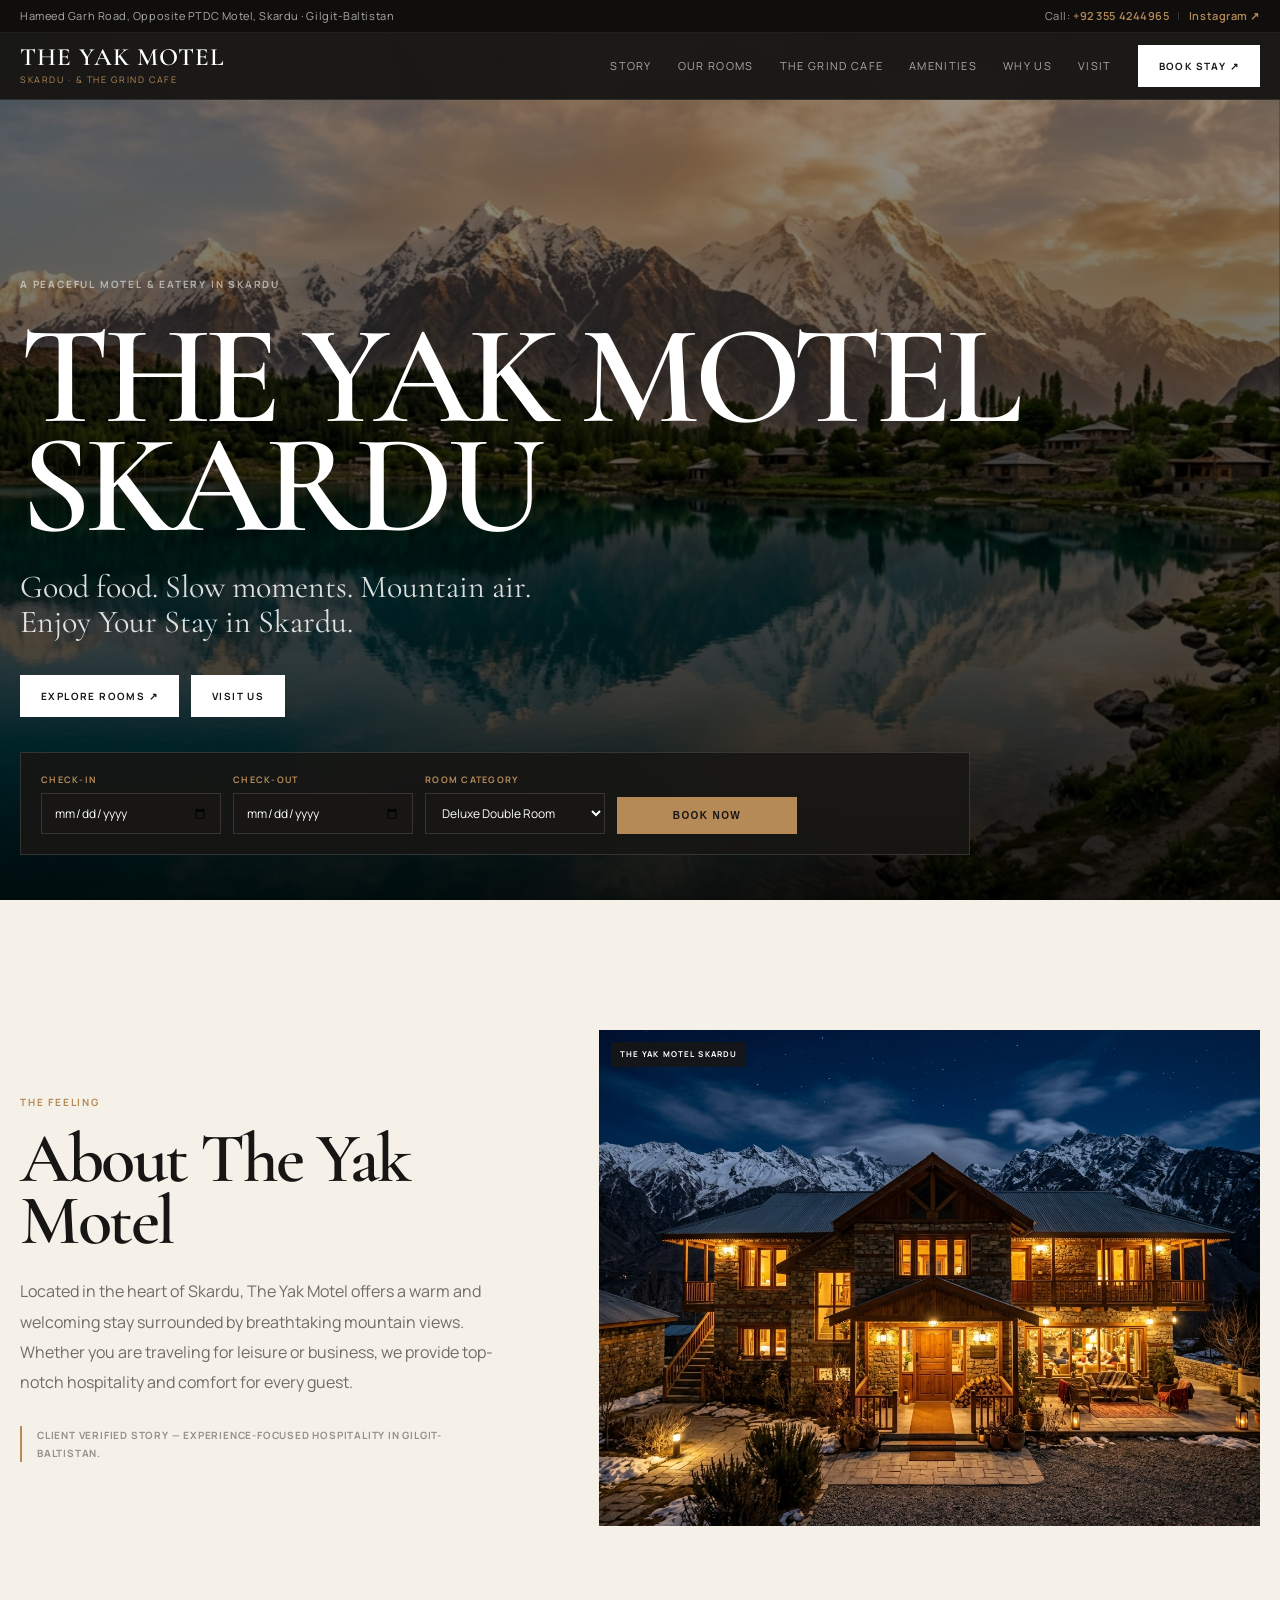
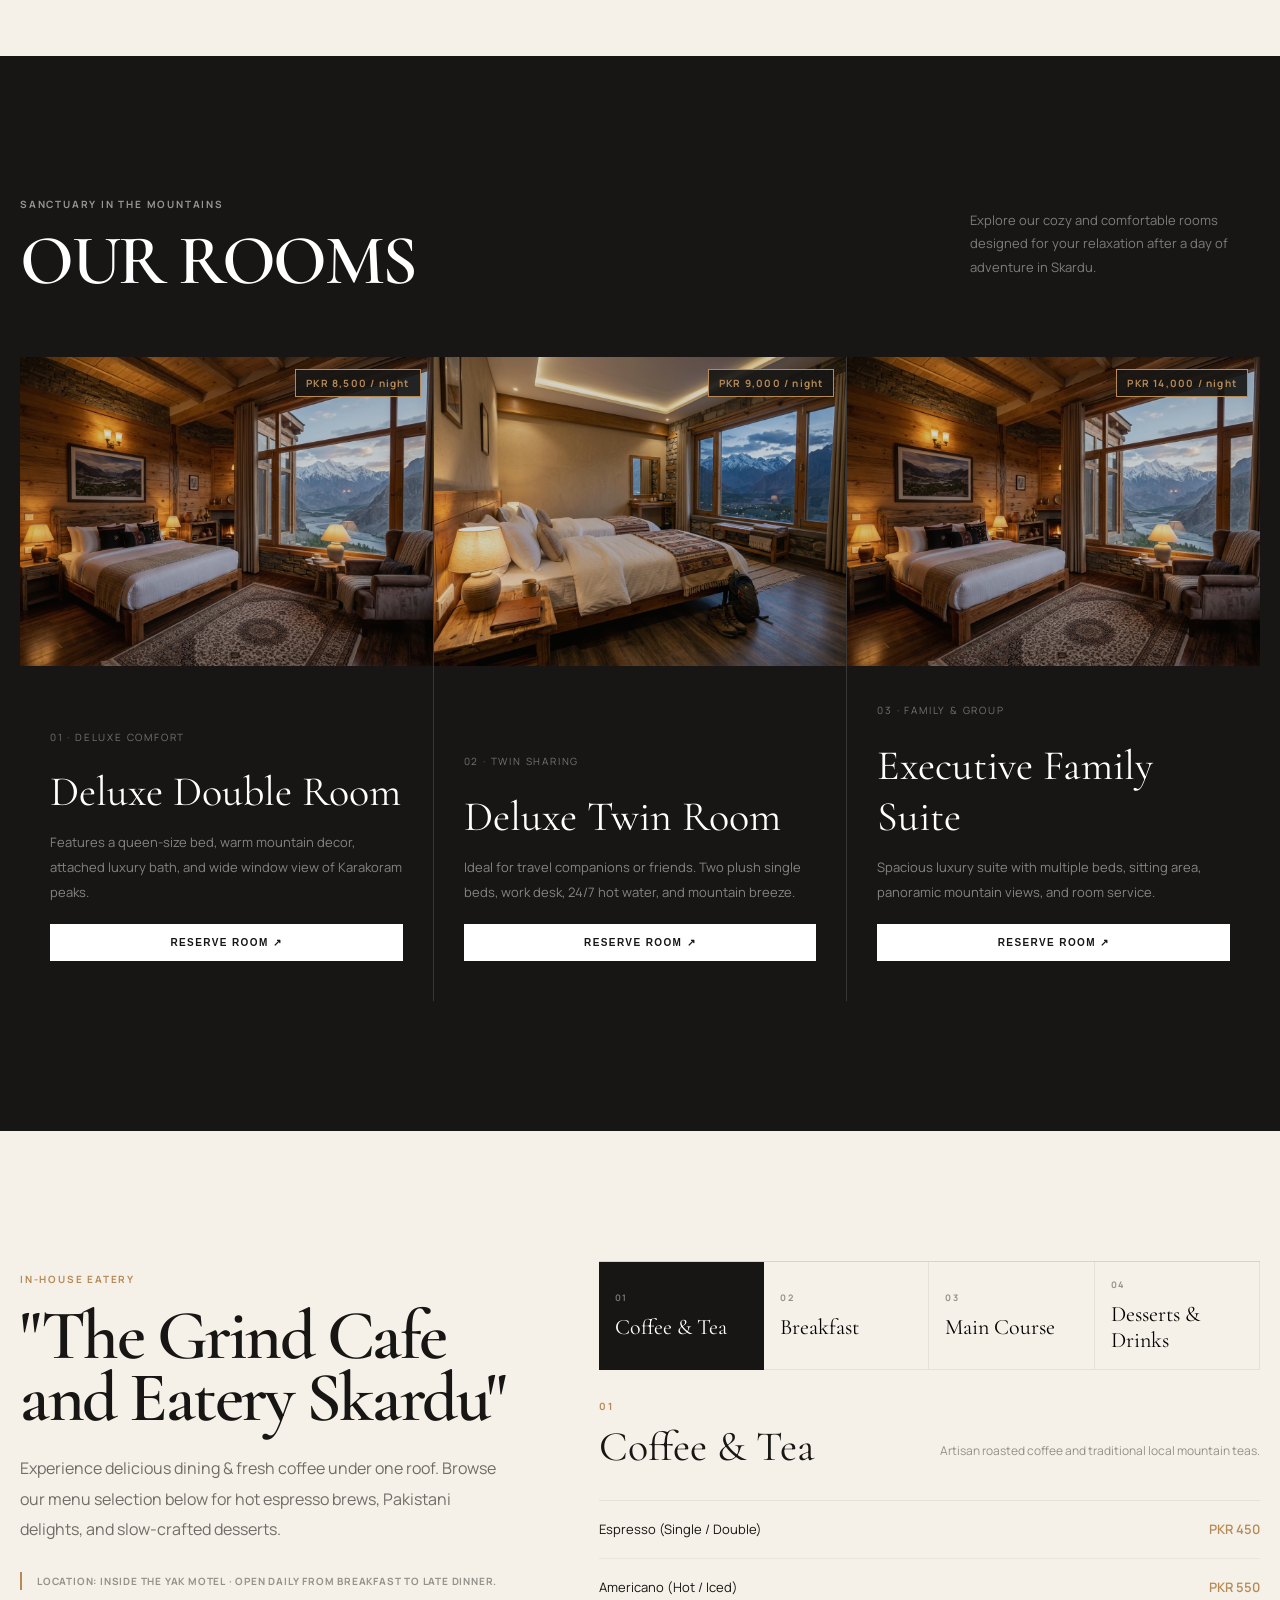
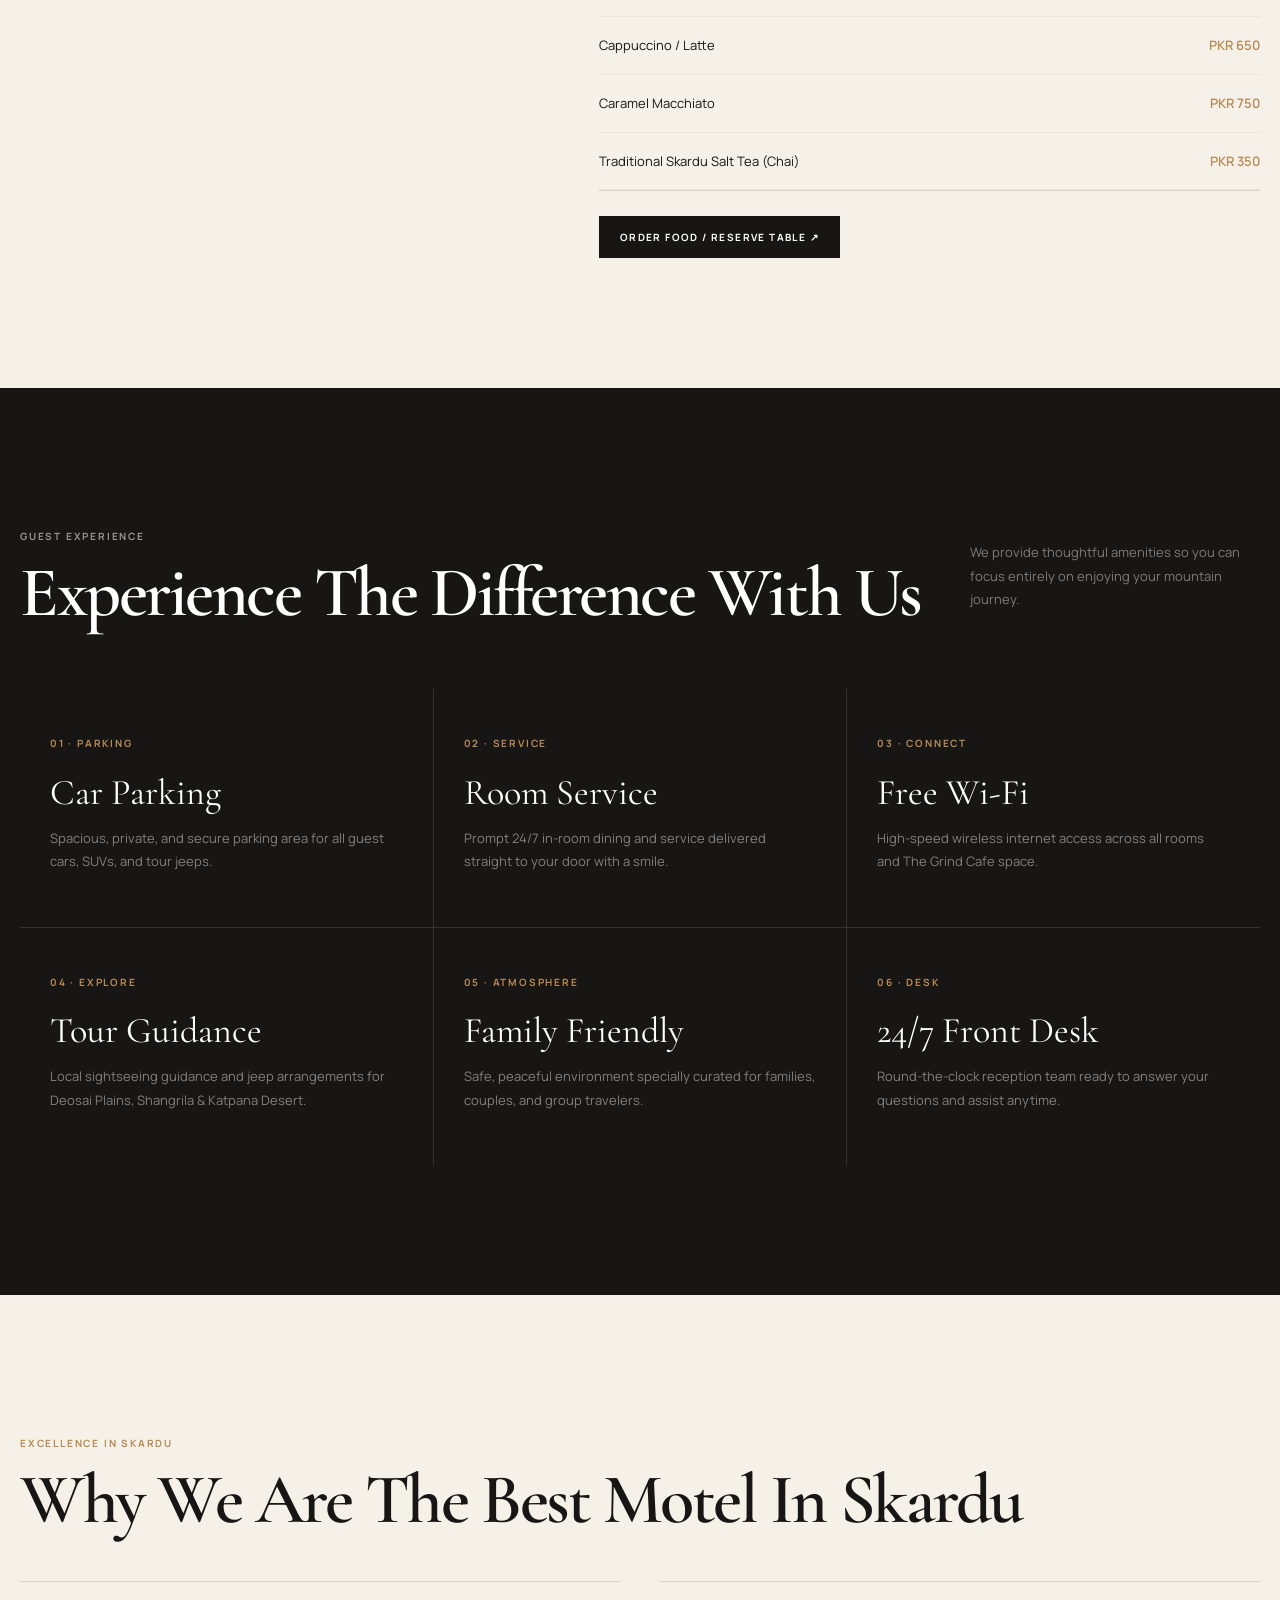
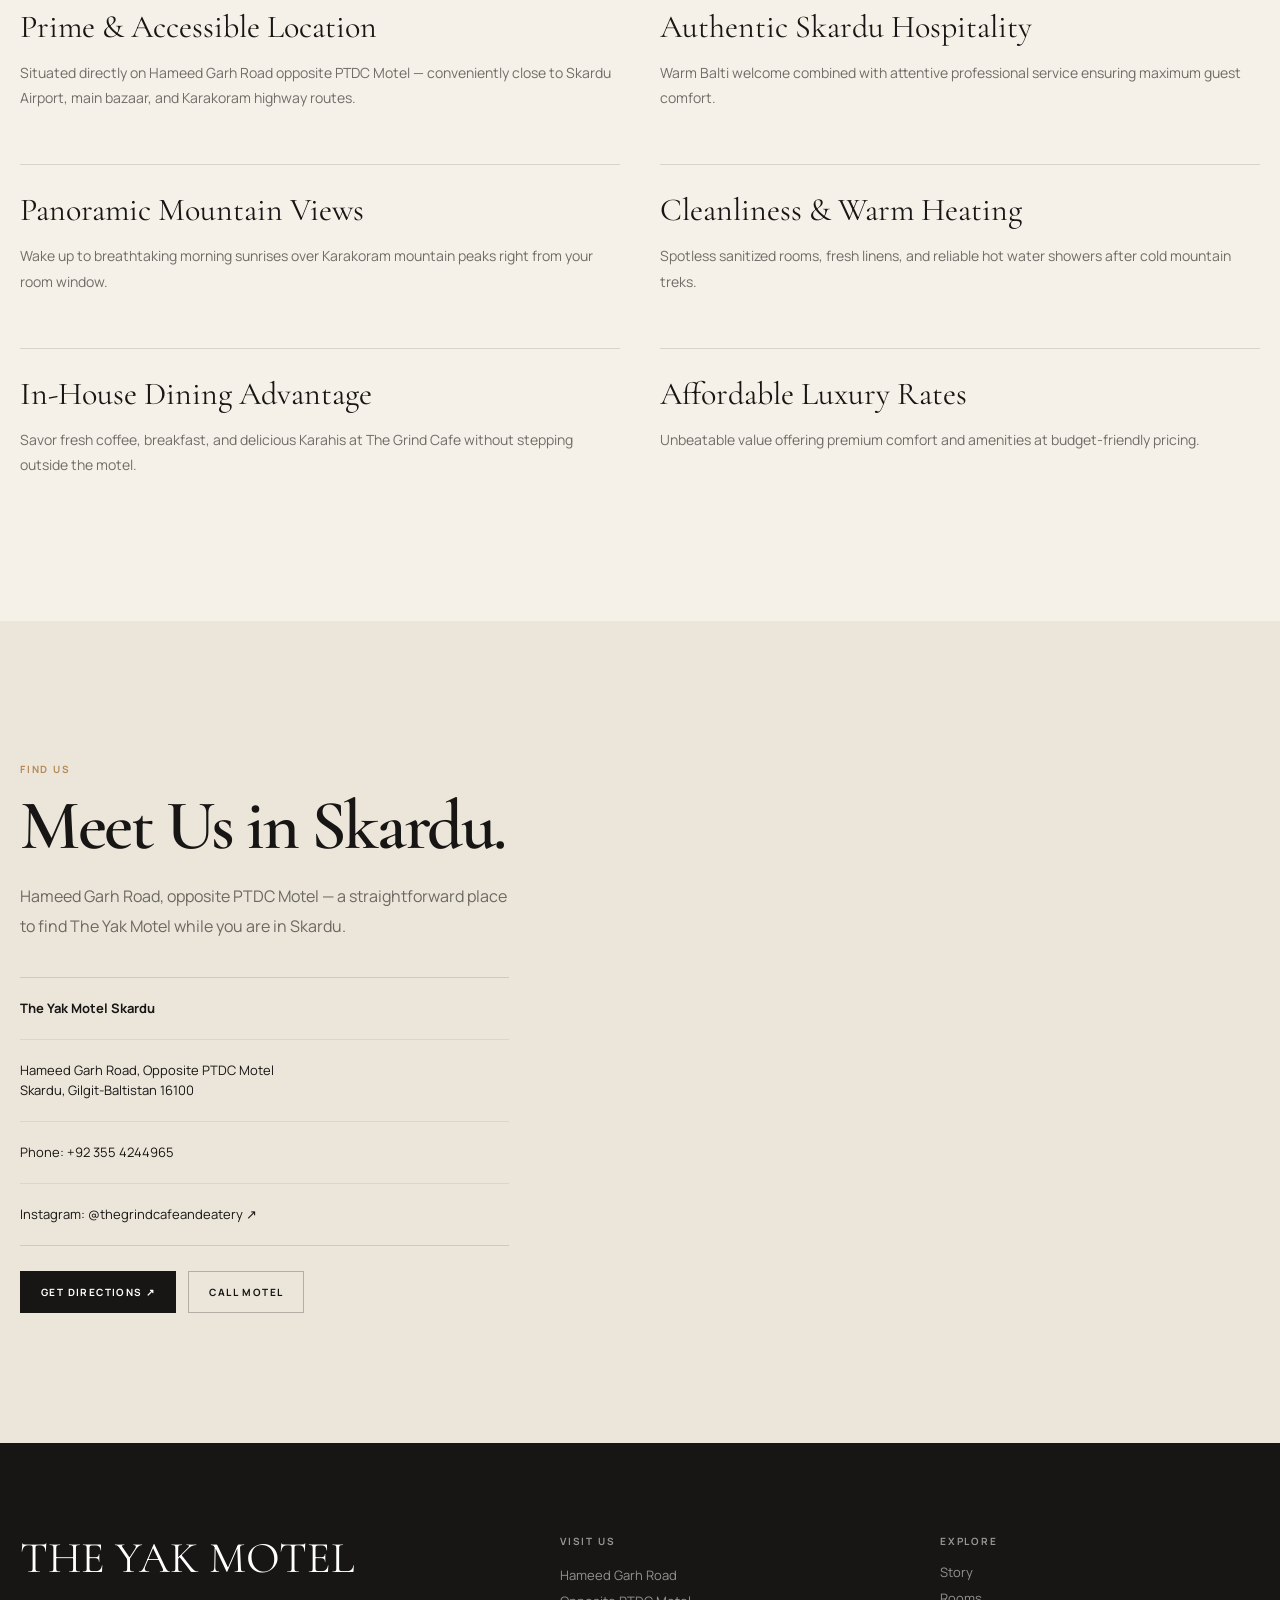
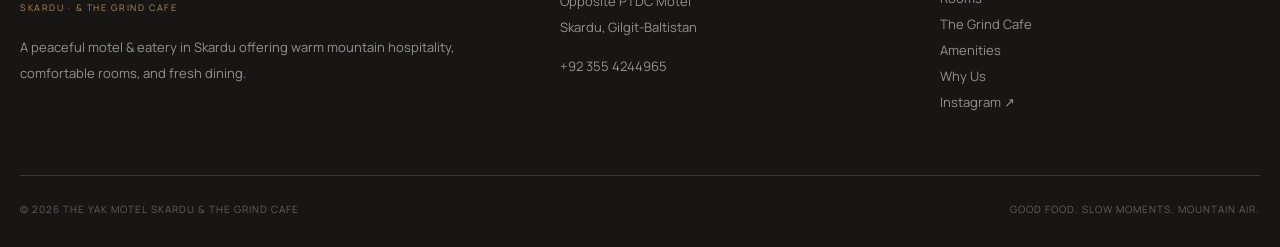
==== commit 7ff4ffd5: "feat: Redesign website for The Yak Motel Skardu & The Grind Cafe" ====
--- a/index.html
+++ b/index.html
@@ -84,21 +84,36 @@
         <a href="#booking" class="btn light open-modal-btn">Book Stay ↗</a>
       </div>
 
-      <button class="menu-toggle" id="menuToggleBtn" aria-label="Open menu"><i>☰</i></button>
+      <button class="menu-toggle" id="menuToggleBtn" aria-label="Toggle Navigation" aria-expanded="false">
+        <span></span>
+        <span></span>
+      </button>
     </nav>
   </header>
 
   <!-- Mobile Drawer -->
   <div class="mobile-menu" id="mobileMenuDrawer" aria-hidden="true">
+    <div class="mobile-menu-header">
+      <div class="logo-group">
+        <span class="logo">THE YAK MOTEL</span>
+        <span class="logo-sub">Skardu · & The Grind Cafe</span>
+      </div>
+      <button class="mobile-close-btn" id="mobileCloseBtn" aria-label="Close menu">&times;</button>
+    </div>
+
     <div class="mobile-links">
       <a href="#story">Story</a>
-      <a href="#rooms">Rooms</a>
+      <a href="#rooms">Our Rooms</a>
       <a href="#cafe">The Grind Cafe</a>
       <a href="#amenities">Amenities</a>
       <a href="#why-us">Why Us</a>
       <a href="#visit">Visit</a>
     </div>
-    <a href="#booking" class="btn light open-modal-btn">Book Stay ↗</a>
+
+    <div class="mobile-actions">
+      <a href="#booking" class="btn light open-modal-btn" style="width: 100%; text-align: center;">Book Stay ↗</a>
+      <a href="tel:+923554244965" class="btn outline" style="width: 100%; text-align: center;">Call: +92 355 4244965</a>
+    </div>
   </div>
 
   <main id="top">
@@ -181,7 +196,7 @@
               <small>01 · Deluxe Comfort</small>
               <h3>Deluxe Double Room</h3>
               <p>Features a queen-size bed, warm mountain decor, attached luxury bath, and wide window view of Karakoram peaks.</p>
-              <button class="btn outline open-modal-btn" data-room="Deluxe Double Room">Reserve Room ↗</button>
+              <button class="btn light open-modal-btn" data-room="Deluxe Double Room">Reserve Room ↗</button>
             </div>
           </article>
 
@@ -195,7 +210,7 @@
               <small>02 · Twin Sharing</small>
               <h3>Deluxe Twin Room</h3>
               <p>Ideal for travel companions or friends. Two plush single beds, work desk, 24/7 hot water, and mountain breeze.</p>
-              <button class="btn outline open-modal-btn" data-room="Deluxe Twin Room">Reserve Room ↗</button>
+              <button class="btn light open-modal-btn" data-room="Deluxe Twin Room">Reserve Room ↗</button>
             </div>
           </article>
 
@@ -209,7 +224,7 @@
               <small>03 · Family & Group</small>
               <h3>Executive Family Suite</h3>
               <p>Spacious luxury suite with multiple beds, sitting area, panoramic mountain views, and room service.</p>
-              <button class="btn outline open-modal-btn" data-room="Executive Family Suite">Reserve Room ↗</button>
+              <button class="btn light open-modal-btn" data-room="Executive Family Suite">Reserve Room ↗</button>
             </div>
           </article>
         </div>
--- a/css/style.css
+++ b/css/style.css
@@ -165,8 +165,9 @@
 }
 
 .btn.light {
-  background: #fff;
-  color: #171614;
+  background: #ffffff;
+  color: #171614 !important;
+  font-weight: 700;
 }
 
 .btn.dark {
@@ -176,17 +177,21 @@
 
 .btn.gold {
   background: #B68A57;
-  color: #fff;
+  color: #171614 !important;
+  font-weight: 700;
 }
 
 .btn.outline {
-  border-color: #ffffff66;
-  color: #fff;
+  background: #ffffff;
+  color: #171614 !important;
+  font-weight: 700;
+  border-color: #ffffff;
 }
 
 .btn.outline:hover {
-  background: #ffffff12;
-  border-color: #fff;
+  background: #B68A57;
+  color: #171614 !important;
+  border-color: #B68A57;
 }
 
 .btn.outline-dark {
@@ -199,32 +204,69 @@
   color: #fff;
 }
 
+/* Room Card Button Specifics */
+.room-card .btn {
+  background: #ffffff !important;
+  color: #171614 !important;
+  font-weight: 700;
+  border: 1px solid #ffffff;
+  width: 100%;
+}
+
+.room-card .btn:hover {
+  background: #B68A57 !important;
+  color: #171614 !important;
+  border-color: #B68A57;
+}
+
+/* ----- Hamburger Menu Toggle Button ----- */
 .menu-toggle {
   display: none;
   background: none;
-  border: 1px solid #ffffff44;
+  border: 1px solid rgba(255, 255, 255, 0.25);
   width: 44px;
   height: 44px;
-  color: #fff;
-  font-size: 18px;
+  padding: 12px 10px;
+  flex-direction: column;
+  justify-content: center;
+  align-items: center;
+  gap: 5px;
   cursor: pointer;
-}
-
-/* Mobile Menu Drawer */
+  transition: 0.3s;
+}
+
+.menu-toggle span {
+  display: block;
+  width: 20px;
+  height: 2px;
+  background: #fff;
+  transition: transform 0.3s ease, opacity 0.3s ease;
+}
+
+.menu-toggle.active span:nth-child(1) {
+  transform: translateY(3.5px) rotate(45deg);
+}
+
+.menu-toggle.active span:nth-child(2) {
+  transform: translateY(-3.5px) rotate(-45deg);
+}
+
+/* ----- Mobile Menu Drawer ----- */
 .mobile-menu {
   position: fixed;
-  z-index: 40;
+  z-index: 250;
   inset: 0;
   background: #171614;
   color: #fff;
-  padding: 130px 25px 35px;
+  padding: 30px 25px 40px;
   display: flex;
   flex-direction: column;
   justify-content: space-between;
   opacity: 0;
   pointer-events: none;
-  transform: translateY(-10px);
-  transition: 0.35s;
+  transform: translateY(-15px);
+  transition: all 0.35s cubic-bezier(0.22, 1, 0.36, 1);
+  overflow-y: auto;
 }
 
 .mobile-menu.open {
@@ -233,11 +275,55 @@
   transform: none;
 }
 
+.mobile-menu-header {
+  display: flex;
+  justify-content: space-between;
+  align-items: center;
+  border-bottom: 1px solid rgba(255, 255, 255, 0.12);
+  padding-bottom: 20px;
+}
+
+.mobile-close-btn {
+  background: none;
+  border: 1px solid rgba(255, 255, 255, 0.25);
+  color: #fff;
+  width: 40px;
+  height: 40px;
+  font-size: 24px;
+  cursor: pointer;
+  display: flex;
+  align-items: center;
+  justify-content: center;
+  transition: 0.3s;
+}
+
+.mobile-close-btn:hover {
+  border-color: #B68A57;
+  color: #B68A57;
+}
+
+.mobile-links {
+  margin: 30px 0;
+}
+
 .mobile-links a {
   display: block;
-  border-bottom: 1px solid #ffffff22;
-  padding: 15px 0;
-  font: 45px "Cormorant Garamond", serif;
+  border-bottom: 1px solid rgba(255, 255, 255, 0.1);
+  padding: 16px 0;
+  font: 38px "Cormorant Garamond", serif;
+  color: #ffffffd9;
+  transition: 0.3s;
+}
+
+.mobile-links a:hover {
+  color: #B68A57;
+  padding-left: 10px;
+}
+
+.mobile-actions {
+  display: flex;
+  flex-direction: column;
+  gap: 10px;
 }
 
 /* ----- Hero Section ----- */
@@ -677,7 +763,7 @@
 /* ----- Modal ----- */
 .lightbox-modal {
   position: fixed;
-  z-index: 200;
+  z-index: 300;
   inset: 0;
   background: rgba(0, 0, 0, 0.88);
   backdrop-filter: blur(8px);
@@ -783,7 +869,7 @@
 /* Responsive */
 @media (max-width: 900px) {
   .desktop-links { display: none; }
-  .menu-toggle { display: block; }
+  .menu-toggle { display: flex; }
   .top-nav-inner { flex-direction: column; text-align: center; gap: 4px; }
   .grid-2col { grid-template-columns: 1fr; gap: 55px; }
   .rooms-container, .amenities-editorial { grid-template-columns: 1fr; }
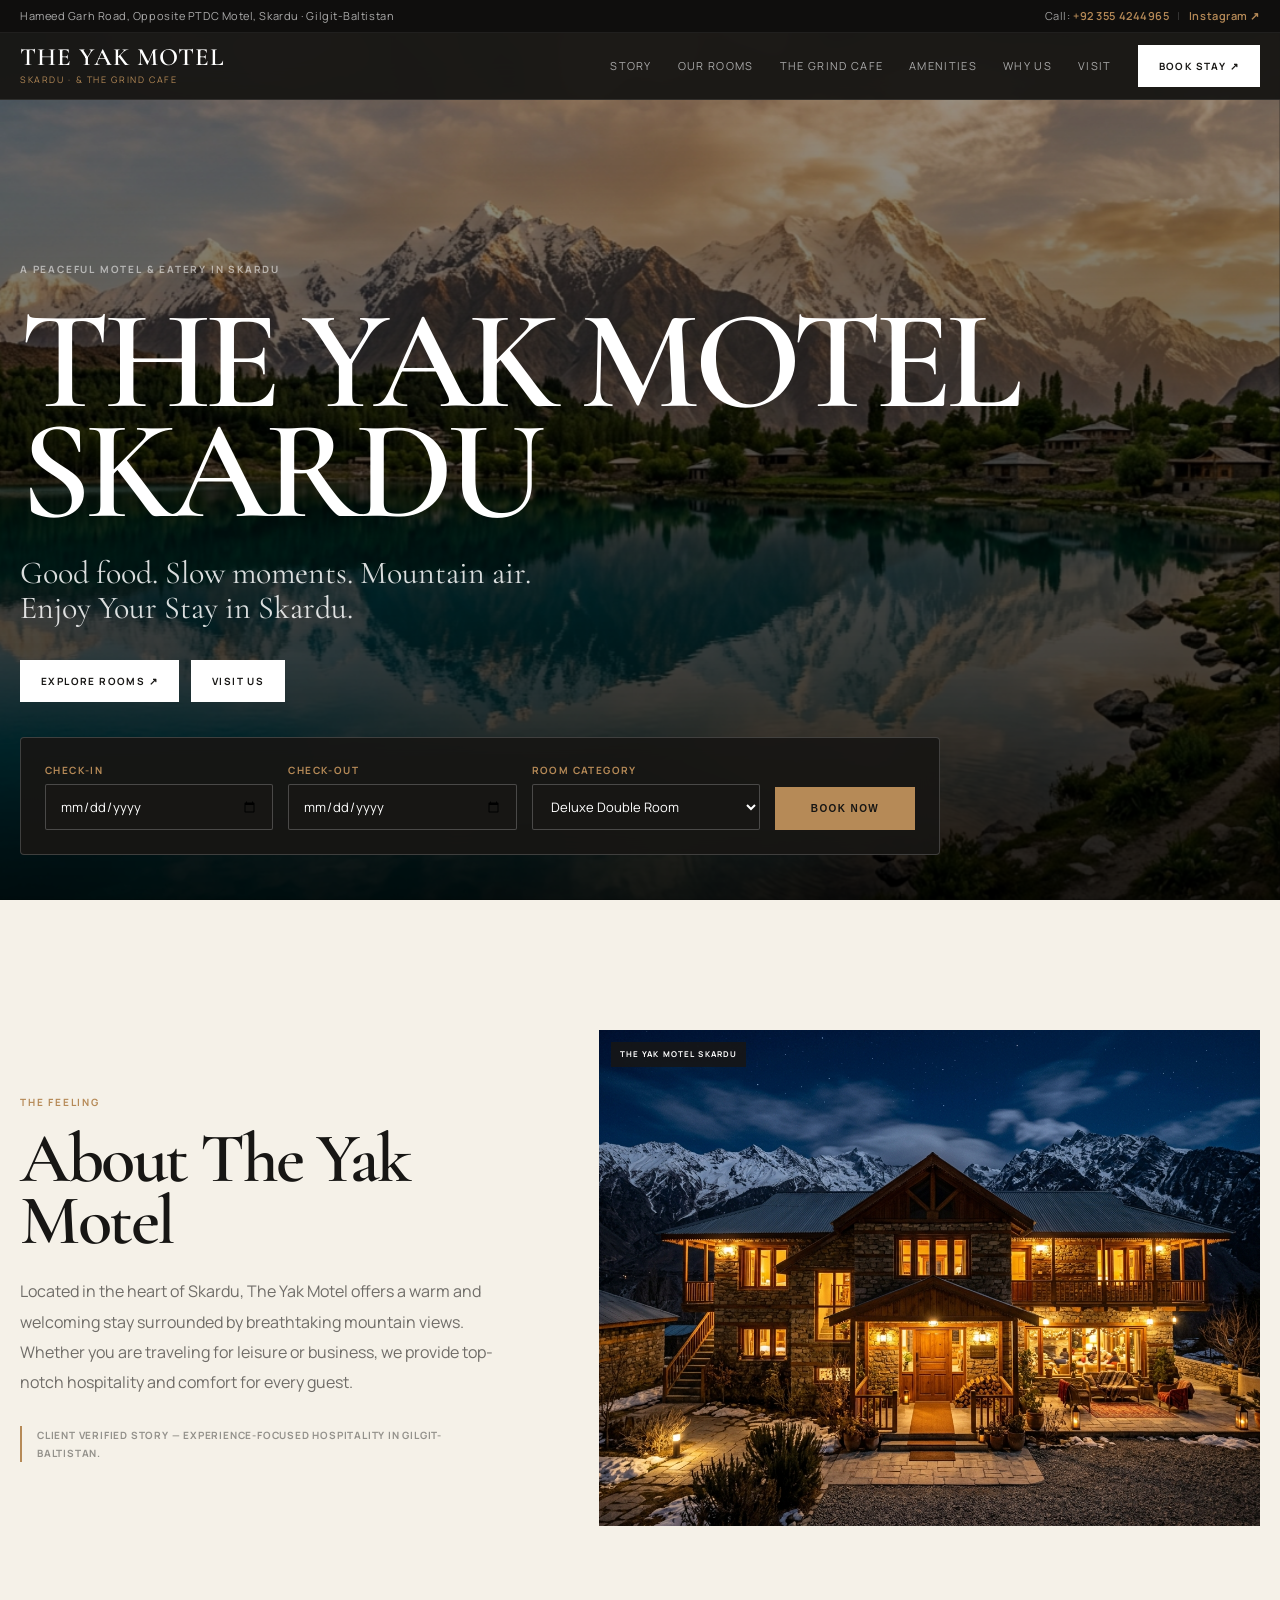
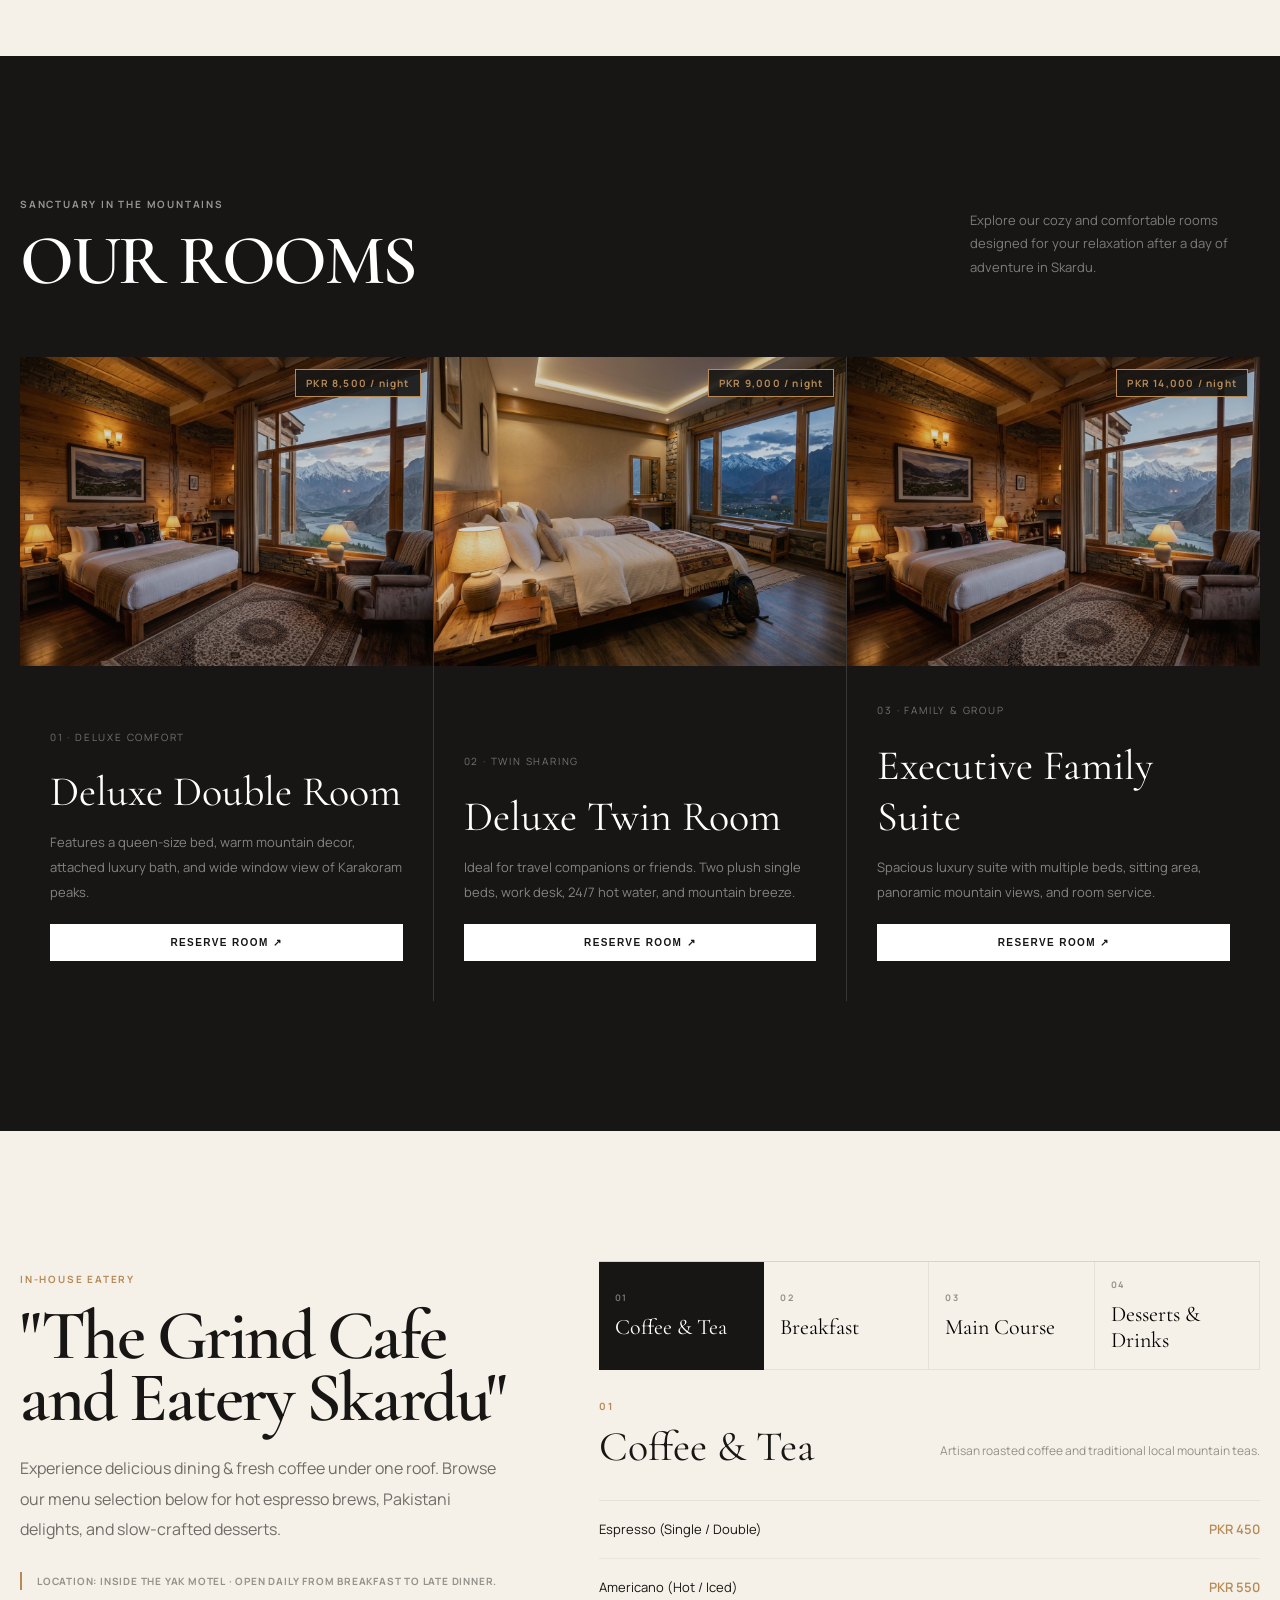
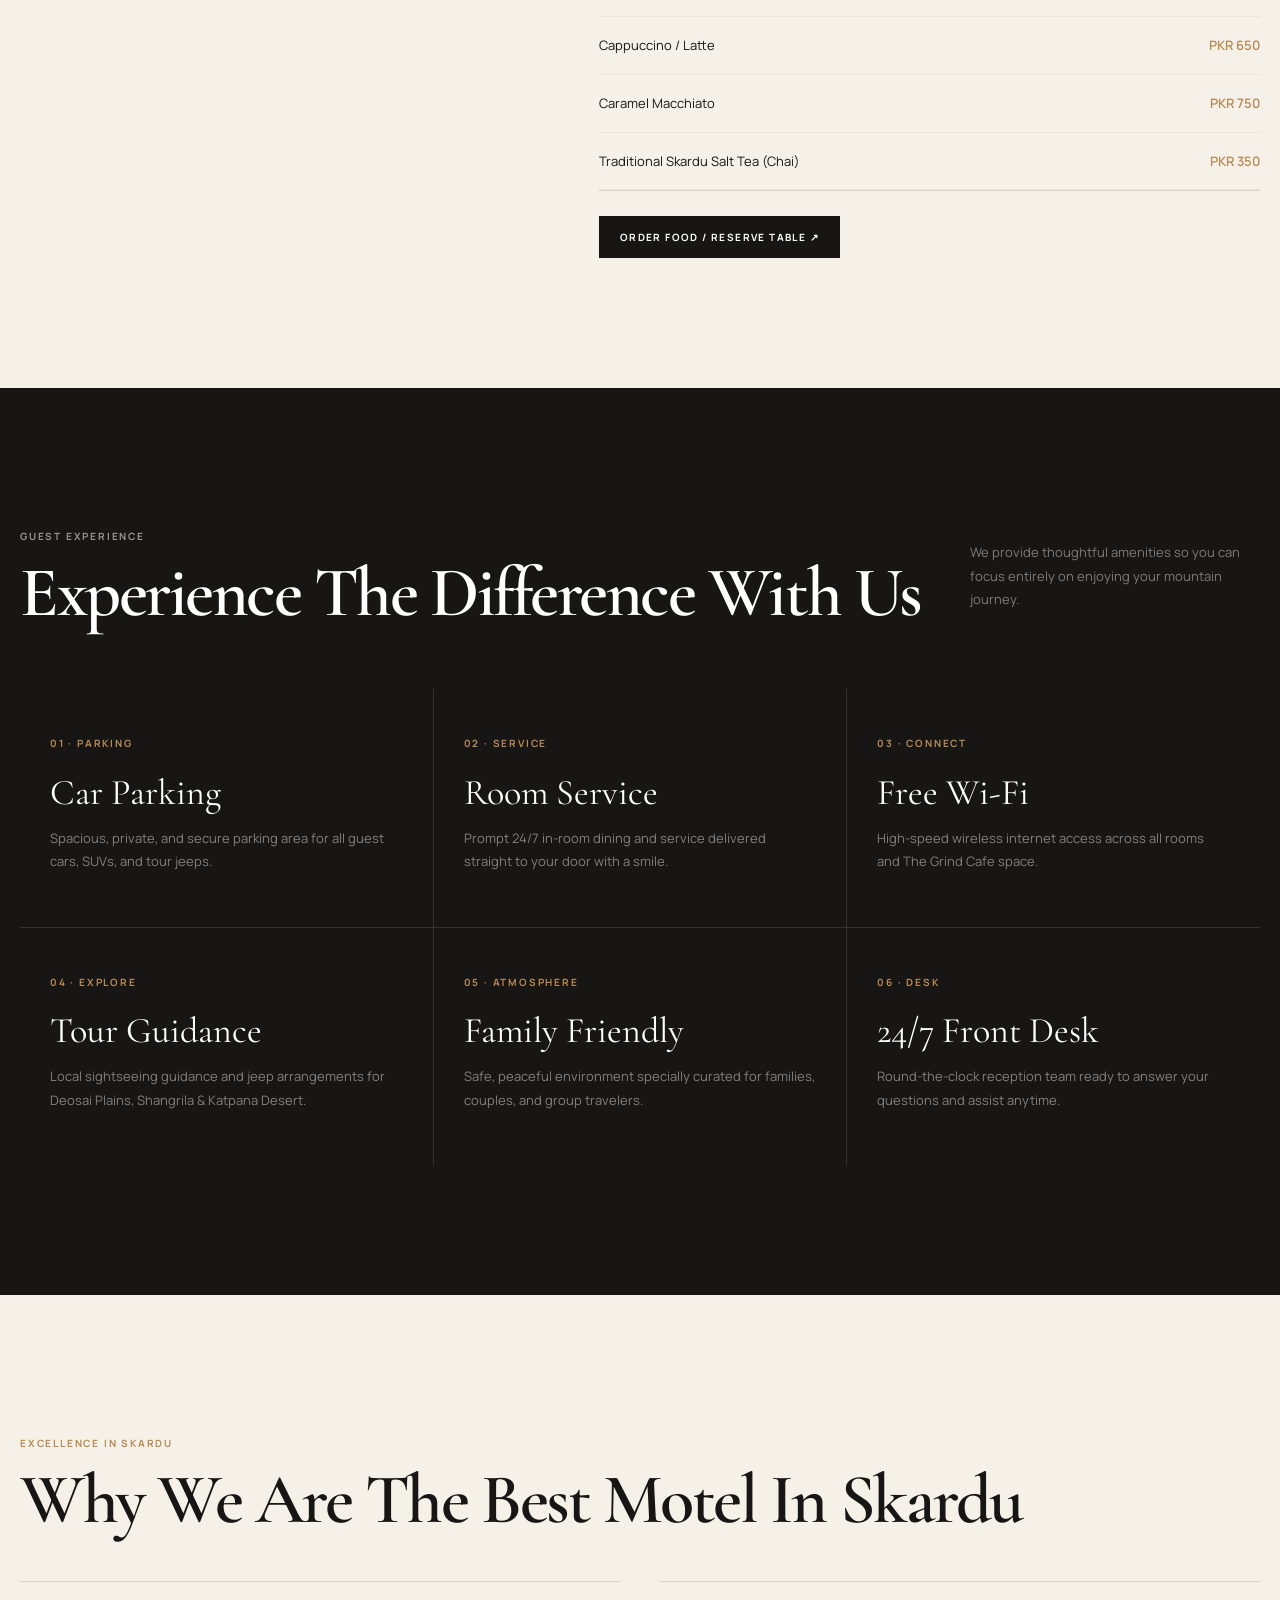
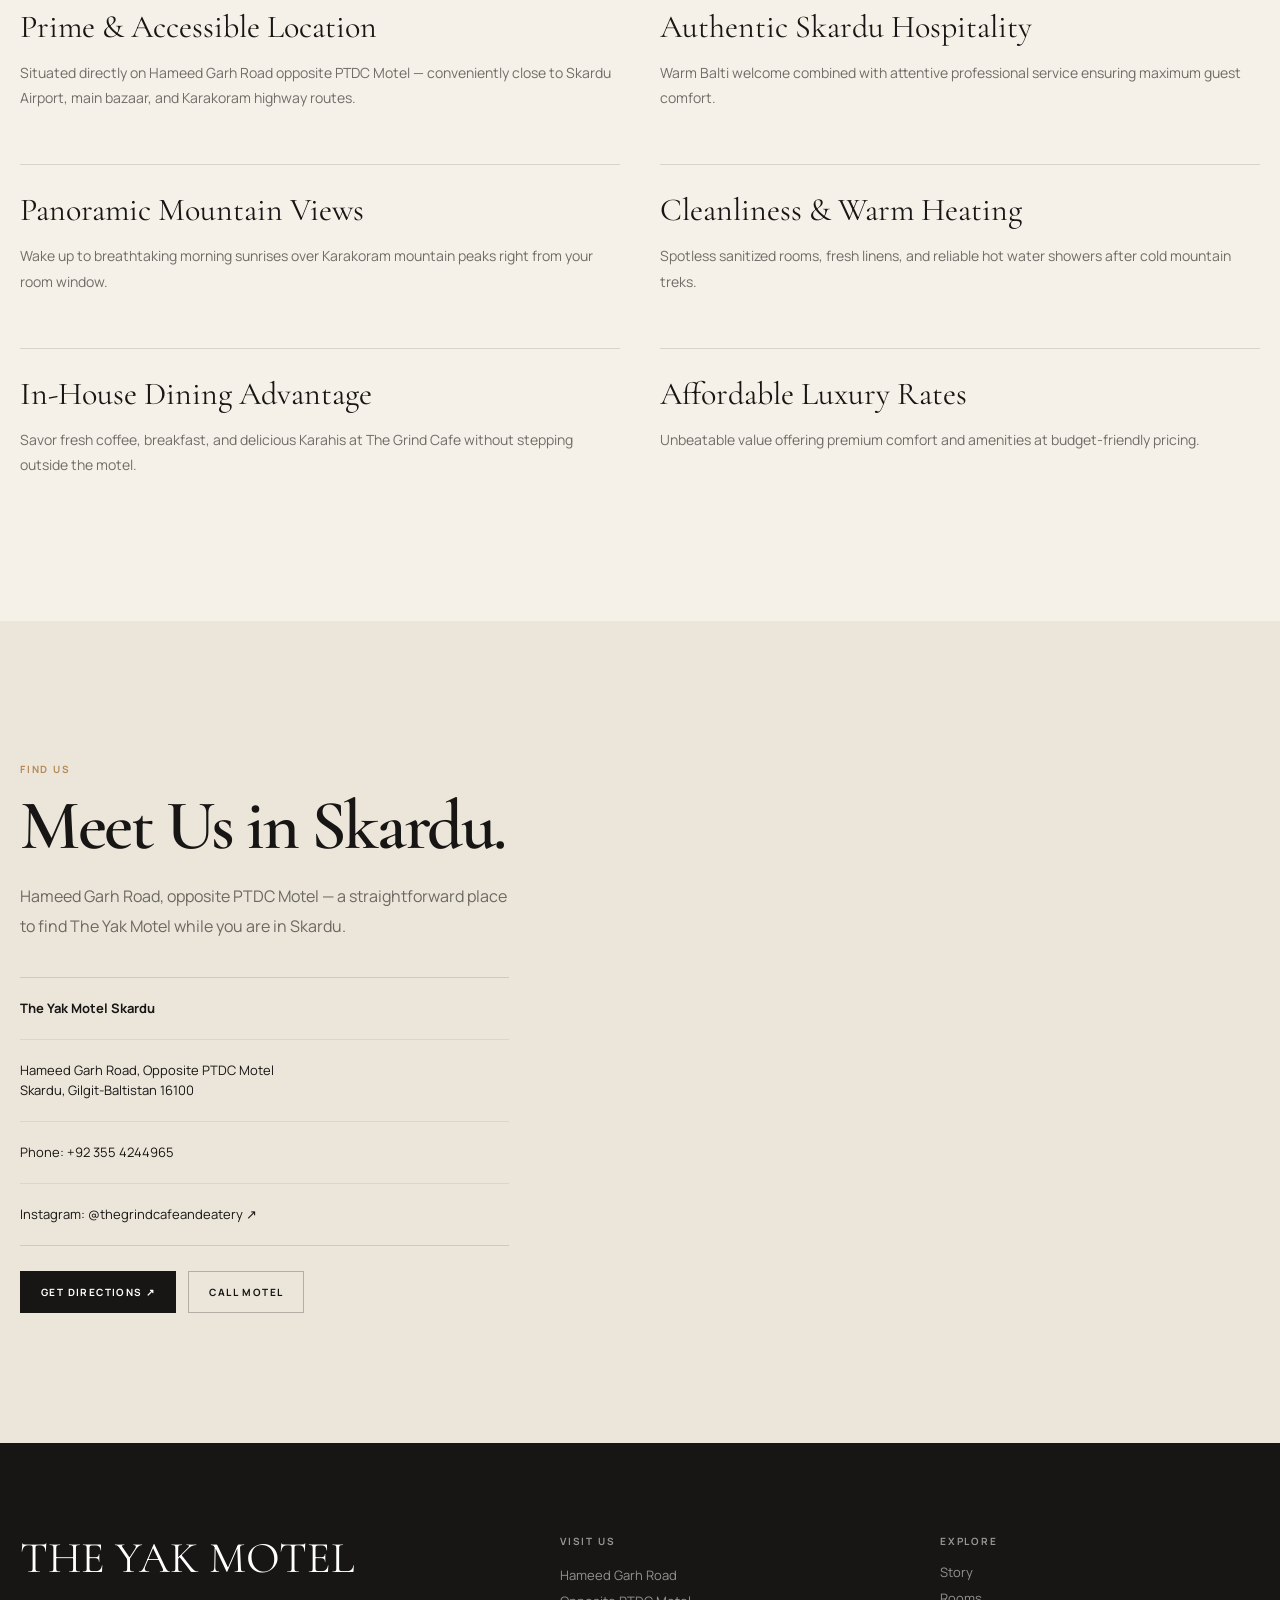
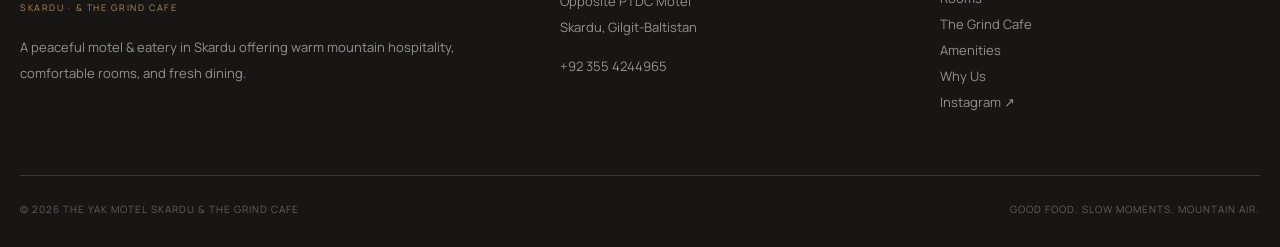
==== commit 6c4492e8: "Update Project" ====
--- a/index.html
+++ b/index.html
@@ -134,21 +134,21 @@
 
         <!-- Quick Booking Search Strip -->
         <div class="hero-booking-bar">
-          <form class="booking-strip open-modal-btn" onsubmit="return false;">
+          <form class="booking-strip" id="heroBookingForm">
             <div class="strip-field">
               <label>Check-in</label>
-              <input type="date" class="strip-input" required>
+              <input type="date" id="heroCheckin" class="strip-input" required>
             </div>
             <div class="strip-field">
               <label>Check-out</label>
-              <input type="date" class="strip-input" required>
+              <input type="date" id="heroCheckout" class="strip-input" required>
             </div>
             <div class="strip-field">
               <label>Room Category</label>
-              <select class="strip-input">
-                <option>Deluxe Double Room</option>
-                <option>Deluxe Twin Room</option>
-                <option>Executive Suite</option>
+              <select id="heroRoom" class="strip-input">
+                <option value="Deluxe Double Room">Deluxe Double Room</option>
+                <option value="Deluxe Twin Room">Deluxe Twin Room</option>
+                <option value="Executive Family Suite">Executive Family Suite</option>
               </select>
             </div>
             <button type="submit" class="btn gold">Book Now</button>
@@ -370,39 +370,39 @@
     </section>
   </main>
 
-  <!-- Reservation Modal -->
+  <!-- Reservation Modal Popup (Matching User Screenshot Exactly) -->
   <div id="bookingModal" class="lightbox-modal">
     <div class="modal-inner">
-      <button class="modal-close-btn" id="modalCloseBtn">×</button>
-      <p class="eyebrow gold">Direct Reservation</p>
-      <h3 style="font: 36px 'Cormorant Garamond', serif; margin: 10px 0 20px;">Book Your Stay</h3>
-
-      <form id="reservationForm" style="display: flex; flex-direction: column; gap: 15px;">
-        <div>
-          <label style="font-size: 10px; text-transform: uppercase; letter-spacing: 0.14em; color: #B68A57;">Your Name</label>
-          <input type="text" id="resName" class="strip-input" style="width: 100%; margin-top: 4px;" required placeholder="Full Name">
-        </div>
-
-        <div>
-          <label style="font-size: 10px; text-transform: uppercase; letter-spacing: 0.14em; color: #B68A57;">Phone / WhatsApp</label>
-          <input type="tel" id="resPhone" class="strip-input" style="width: 100%; margin-top: 4px;" required placeholder="+92 3XX XXXXXXX">
-        </div>
-
-        <div>
-          <label style="font-size: 10px; text-transform: uppercase; letter-spacing: 0.14em; color: #B68A57;">Room Category</label>
-          <select id="resRoom" class="strip-input" style="width: 100%; margin-top: 4px;">
+      <button class="modal-close-btn" id="modalCloseBtn">&times;</button>
+      <p class="eyebrow gold">DIRECT RESERVATION</p>
+      <h3 style="font: 600 38px 'Cormorant Garamond', serif; margin: 10px 0 25px; color: #fff;">Book Your Stay</h3>
+
+      <form id="reservationForm">
+        <div class="modal-field">
+          <label>YOUR NAME</label>
+          <input type="text" id="resName" class="modal-input" required placeholder="Full Name">
+        </div>
+
+        <div class="modal-field">
+          <label>PHONE / WHATSAPP</label>
+          <input type="tel" id="resPhone" class="modal-input" required placeholder="+92 3XX XXXXXXX">
+        </div>
+
+        <div class="modal-field">
+          <label>ROOM CATEGORY</label>
+          <select id="resRoom" class="modal-input">
             <option value="Deluxe Double Room">Deluxe Double Room</option>
             <option value="Deluxe Twin Room">Deluxe Twin Room</option>
             <option value="Executive Family Suite">Executive Family Suite</option>
           </select>
         </div>
 
-        <div>
-          <label style="font-size: 10px; text-transform: uppercase; letter-spacing: 0.14em; color: #B68A57;">Check-in Date</label>
-          <input type="date" id="resDate" class="strip-input" style="width: 100%; margin-top: 4px;" required>
-        </div>
-
-        <button type="submit" class="btn gold" style="margin-top: 10px; width: 100%;">Confirm via WhatsApp ↗</button>
+        <div class="modal-field">
+          <label>CHECK-IN DATE</label>
+          <input type="date" id="resDate" class="modal-input" required>
+        </div>
+
+        <button type="submit" class="btn gold" style="width: 100%; height: 48px; margin-top: 10px;">CONFIRM VIA WHATSAPP ↗</button>
       </form>
     </div>
   </div>
--- a/css/style.css
+++ b/css/style.css
@@ -397,28 +397,32 @@
 /* Quick Search Bar inside Hero */
 .hero-booking-bar {
   margin-top: 35px;
-  background: rgba(23, 22, 20, 0.88);
+  background: rgba(23, 22, 20, 0.92);
   backdrop-filter: blur(12px);
-  border: 1px solid #ffffff22;
-  padding: 20px;
-  max-width: 950px;
+  border: 1px solid rgba(255, 255, 255, 0.18);
+  padding: 24px;
+  width: 100%;
+  max-width: 920px;
+  border-radius: 4px;
 }
 
 .booking-strip {
   display: grid;
-  grid-template-columns: repeat(auto-fit, minmax(160px, 1fr)) 140px;
-  gap: 12px;
+  grid-template-columns: repeat(3, 1fr) 140px;
+  gap: 15px;
   align-items: end;
+  width: 100%;
 }
 
 .strip-field {
   display: flex;
   flex-direction: column;
   text-align: left;
+  width: 100%;
 }
 
 .strip-field label {
-  font-size: 9px;
+  font-size: 10px;
   font-weight: 700;
   letter-spacing: 0.14em;
   text-transform: uppercase;
@@ -428,12 +432,48 @@
 
 .strip-input {
   background: #171614;
-  border: 1px solid #ffffff22;
-  color: #fff;
-  padding: 10px 12px;
+  border: 1px solid rgba(255, 255, 255, 0.22);
+  color: #fff;
+  padding: 12px 14px;
   font-family: Manrope, sans-serif;
-  font-size: 12px;
+  font-size: 13px;
   outline: none;
+  width: 100%;
+  max-width: 100%;
+  border-radius: 2px;
+}
+
+.strip-input:focus {
+  border-color: #B68A57;
+}
+
+.booking-strip .btn {
+  height: 43px;
+  width: 100%;
+}
+
+/* Responsive Breakpoints for Quick Booking Strip */
+@media (max-width: 850px) {
+  .booking-strip {
+    grid-template-columns: 1fr 1fr;
+    gap: 12px;
+  }
+  .booking-strip .btn {
+    grid-column: span 2;
+  }
+}
+
+@media (max-width: 550px) {
+  .booking-strip {
+    grid-template-columns: 1fr;
+    gap: 12px;
+  }
+  .booking-strip .btn {
+    grid-column: span 1;
+  }
+  .hero-booking-bar {
+    padding: 16px;
+  }
 }
 
 /* ----- Editorial Section Styling ----- */
@@ -760,7 +800,7 @@
   filter: grayscale(1);
 }
 
-/* ----- Modal ----- */
+/* ----- Reservation Modal Popup (Matching Screenshot Exactly) ----- */
 .lightbox-modal {
   position: fixed;
   z-index: 300;
@@ -778,23 +818,60 @@
 }
 
 .modal-inner {
-  background: #171614;
+  background: #141311;
   color: #fff;
   border: 1px solid #B68A57;
   padding: 40px;
-  width: min(520px, 100%);
+  width: min(500px, 100%);
   position: relative;
+  box-shadow: 0 25px 60px rgba(0, 0, 0, 0.7);
 }
 
 .modal-close-btn {
   position: absolute;
-  top: 15px;
+  top: 18px;
   right: 20px;
   background: none;
   border: none;
   color: #fff;
-  font-size: 28px;
+  font-size: 26px;
   cursor: pointer;
+  transition: 0.3s;
+}
+
+.modal-close-btn:hover {
+  color: #B68A57;
+}
+
+.modal-field {
+  display: flex;
+  flex-direction: column;
+  gap: 6px;
+  margin-bottom: 18px;
+  text-align: left;
+}
+
+.modal-field label {
+  font-size: 10px;
+  font-weight: 700;
+  letter-spacing: 0.14em;
+  text-transform: uppercase;
+  color: #B68A57;
+}
+
+.modal-input {
+  background: #1c1b18;
+  border: 1px solid rgba(255, 255, 255, 0.18);
+  color: #fff;
+  padding: 12px 14px;
+  font-family: Manrope, sans-serif;
+  font-size: 13px;
+  outline: none;
+  width: 100%;
+}
+
+.modal-input:focus {
+  border-color: #B68A57;
 }
 
 /* ----- Footer ----- */
